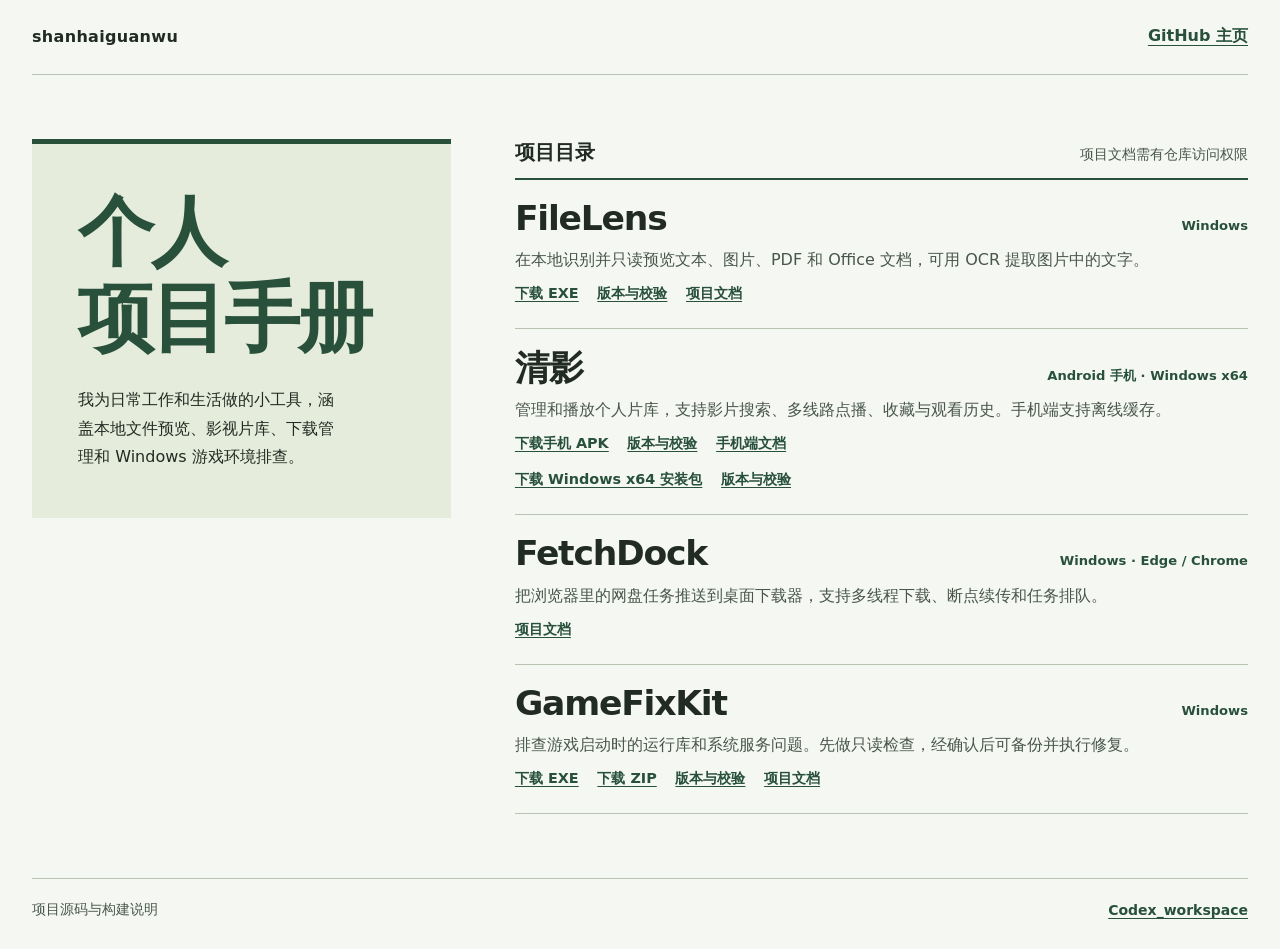
==== index.html @ 0267b905 "Add the GameFixKit ZIP download alongside the installer" ====
<!doctype html>
<html lang="zh-CN">
<head>
  <meta charset="utf-8">
  <meta name="viewport" content="width=device-width, initial-scale=1">
  <meta name="description" content="shanhaiguanwu 的个人项目主页，收录 FileLens、清影、FetchDock 和 GameFixKit。">
  <meta name="theme-color" content="#f4f7f2">
  <title>项目手册 · shanhaiguanwu</title>
  <style>
    :root {
      color-scheme: light;
      --paper: #f4f7f2;
      --ink: #222b23;
      --muted: #49564c;
      --green: #28503b;
      --line: #b9c3b4;
      --highlight: #e5ecdb;
      font-family: "Source Sans 3", "Microsoft YaHei", "PingFang SC", system-ui, sans-serif;
      color: var(--ink);
      background: var(--paper);
    }

    * { box-sizing: border-box; }
    body { margin: 0; }
    a { color: var(--green); text-underline-offset: .24em; }
    a:hover { text-decoration-thickness: 2px; }
    :focus-visible { outline: 2px solid var(--green); outline-offset: 4px; }
    ::selection { color: var(--paper); background: var(--green); }

    .shell { width: min(100% - 3rem, 76rem); margin-inline: auto; }
    .site-header {
      display: flex;
      justify-content: space-between;
      align-items: center;
      flex-wrap: wrap;
      gap: .75rem 1.5rem;
      padding-block: 1.3rem;
      border-bottom: 1px solid var(--line);
    }
    .site-owner { font-weight: 700; letter-spacing: .02em; }
    .site-header a, .site-footer a, .project-link {
      display: inline-flex;
      align-items: center;
      min-height: 2rem;
      font-weight: 600;
    }

    main {
      display: grid;
      grid-template-columns: minmax(0, 4fr) minmax(0, 7fr);
      align-items: start;
      gap: clamp(2rem, 5vw, 5rem);
      padding-block: clamp(2rem, 5vw, 4.5rem);
    }
    .intro {
      padding: clamp(1.5rem, 3.6vw, 3rem);
      background: var(--highlight);
      border-top: .35rem solid var(--green);
    }
    h1, h2, h3, p { margin: 0; }
    h1 {
      font-family: "Noto Serif SC", "Songti SC", "SimSun", serif;
      font-size: clamp(2.65rem, 5.9vw, 5rem);
      line-height: 1.14;
      letter-spacing: -.04em;
      color: var(--green);
    }
    h1 span { display: block; }
    .intro p { margin-top: 1.5rem; line-height: 1.8; max-width: 26ch; }

    .project-heading {
      display: flex;
      flex-wrap: wrap;
      justify-content: space-between;
      gap: .35rem 1rem;
      align-items: baseline;
      padding-bottom: .75rem;
      border-bottom: 2px solid var(--green);
    }
    .project-heading h2 { font-size: 1.25rem; }
    .project-heading p { font-size: .875rem; color: var(--muted); }
    .project-list { list-style: none; margin: 0; padding: 0; }
    .project { padding-block: 1.15rem; border-bottom: 1px solid var(--line); }
    .project-title {
      display: flex;
      flex-wrap: wrap;
      justify-content: space-between;
      align-items: baseline;
      gap: .25rem 1rem;
    }
    .project-title h3 {
      font-size: clamp(1.55rem, 2.7vw, 2.25rem);
      line-height: 1.2;
      letter-spacing: -.035em;
      overflow-wrap: anywhere;
    }
    .platform {
      color: var(--green);
      font-size: .82rem;
      font-weight: 600;
    }
    .project-description { margin-top: .5rem; color: var(--muted); line-height: 1.65; }
    .project-link { margin-top: .25rem; font-size: .9rem; }
    .project-link + .project-link { margin-inline-start: .85rem; }
    .site-footer {
      display: flex;
      flex-wrap: wrap;
      justify-content: space-between;
      align-items: center;
      gap: .25rem 1.25rem;
      padding-block: .95rem 1.4rem;
      border-top: 1px solid var(--line);
      font-size: .875rem;
      color: var(--muted);
    }

    @media (max-width: 47rem) {
      .shell { width: min(100% - 2rem, 76rem); }
      main { grid-template-columns: 1fr; }
      h1 { font-size: clamp(2.25rem, 10.7vw, 2.65rem); }
      h1 span { display: inline; }
      .intro p { margin-top: .85rem; max-width: 36ch; }
    }
  </style>
</head>
<body>
  <header class="site-header shell">
    <span class="site-owner">shanhaiguanwu</span>
    <a href="https://github.com/shanhaiguanwu">GitHub 主页</a>
  </header>

  <main class="shell">
    <div class="intro">
      <h1>个人<span>项目手册</span></h1>
      <p>我为日常工作和生活做的小工具，涵盖本地文件预览、影视片库、下载管理和 Windows 游戏环境排查。</p>
    </div>

    <section aria-labelledby="project-heading">
      <div class="project-heading">
        <h2 id="project-heading">项目目录</h2>
        <p id="repo-access">项目文档需有仓库访问权限</p>
      </div>
      <!-- 新增项目时复制一条 li，修改名称、平台、简介和文档链接。 -->
      <ul class="project-list" role="list" aria-describedby="repo-access">
        <li class="project">
          <div class="project-title">
            <h3>FileLens</h3>
            <span class="platform">Windows</span>
          </div>
          <p class="project-description">在本地识别并只读预览文本、图片、PDF 和 Office 文档，可用 OCR 提取图片中的文字。</p>
          <a class="project-link" href="https://github.com/shanhaiguanwu/shanhaiguanwu.github.io/releases/download/FileLens-v1.3.3/FileLens-1.3.3-win-x64-Setup.exe" aria-label="下载 EXE（FileLens）">下载 EXE</a>
          <a class="project-link" href="https://github.com/shanhaiguanwu/shanhaiguanwu.github.io/releases/tag/FileLens-v1.3.3" aria-label="FileLens 版本与校验">版本与校验</a>
          <a class="project-link" href="https://github.com/shanhaiguanwu/Codex_workspace/blob/main/FileLens/README.md" aria-label="阅读 FileLens 项目文档">项目文档</a>
        </li>
        <li class="project">
          <div class="project-title">
            <h3>清影</h3>
            <span class="platform">Android 手机 · Windows x64</span>
          </div>
          <p class="project-description">管理和播放个人片库，支持影片搜索、多线路点播、收藏与观看历史。手机端支持离线缓存。</p>
          <a class="project-link" href="https://github.com/shanhaiguanwu/shanhaiguanwu.github.io/releases/download/qingying-v1.0.0-public.10/Qingying-1.0.0-public-android.apk" aria-label="下载手机 APK（清影 Android 版）">下载手机 APK</a>
          <a class="project-link" href="https://github.com/shanhaiguanwu/shanhaiguanwu.github.io/releases/tag/qingying-v1.0.0-public.10" aria-label="清影手机版本与校验">版本与校验</a>
          <a class="project-link" href="https://github.com/shanhaiguanwu/Codex_workspace/blob/main/qingying/README.md" aria-label="阅读清影手机端文档">手机端文档</a>
          <div>
            <a class="project-link" href="https://github.com/shanhaiguanwu/shanhaiguanwu.github.io/releases/download/qingying-windows-v1.0.0/Qingying-1.0.0-windows-x64-setup.exe" aria-label="下载 Windows x64 安装包（清影）">下载 Windows x64 安装包</a>
            <a class="project-link" href="https://github.com/shanhaiguanwu/shanhaiguanwu.github.io/releases/tag/qingying-windows-v1.0.0" aria-label="清影 Windows 版本与校验">版本与校验</a>
          </div>
        </li>
        <li class="project">
          <div class="project-title">
            <h3>FetchDock</h3>
            <span class="platform">Windows · Edge / Chrome</span>
          </div>
          <p class="project-description">把浏览器里的网盘任务推送到桌面下载器，支持多线程下载、断点续传和任务排队。</p>
          <a class="project-link" href="https://github.com/shanhaiguanwu/Codex_workspace/blob/main/FetchDock/README.md" aria-label="阅读 FetchDock 项目文档">项目文档</a>
        </li>
        <li class="project">
          <div class="project-title">
            <h3>GameFixKit</h3>
            <span class="platform">Windows</span>
          </div>
          <p class="project-description">排查游戏启动时的运行库和系统服务问题。先做只读检查，经确认后可备份并执行修复。</p>
          <a class="project-link" href="https://github.com/shanhaiguanwu/shanhaiguanwu.github.io/releases/download/GameFixKit-v0.1.1/GameFixKit-0.1.1-windows-x64-setup.exe" aria-label="下载 EXE（GameFixKit）">下载 EXE</a>
          <a class="project-link" href="https://github.com/shanhaiguanwu/shanhaiguanwu.github.io/releases/download/GameFixKit-v0.1.1/GameFixKit-0.1.1-windows-x64.zip" aria-label="下载 ZIP（GameFixKit）">下载 ZIP</a>
          <a class="project-link" href="https://github.com/shanhaiguanwu/shanhaiguanwu.github.io/releases/tag/GameFixKit-v0.1.1" aria-label="GameFixKit 版本与校验">版本与校验</a>
          <a class="project-link" href="https://github.com/shanhaiguanwu/Codex_workspace/blob/main/GameFixKit/README.md" aria-label="阅读 GameFixKit 项目文档">项目文档</a>
        </li>
      </ul>
    </section>
  </main>

  <footer class="site-footer shell">
    <span>项目源码与构建说明</span>
    <a href="https://github.com/shanhaiguanwu/Codex_workspace">Codex_workspace</a>
  </footer>
</body>
</html>
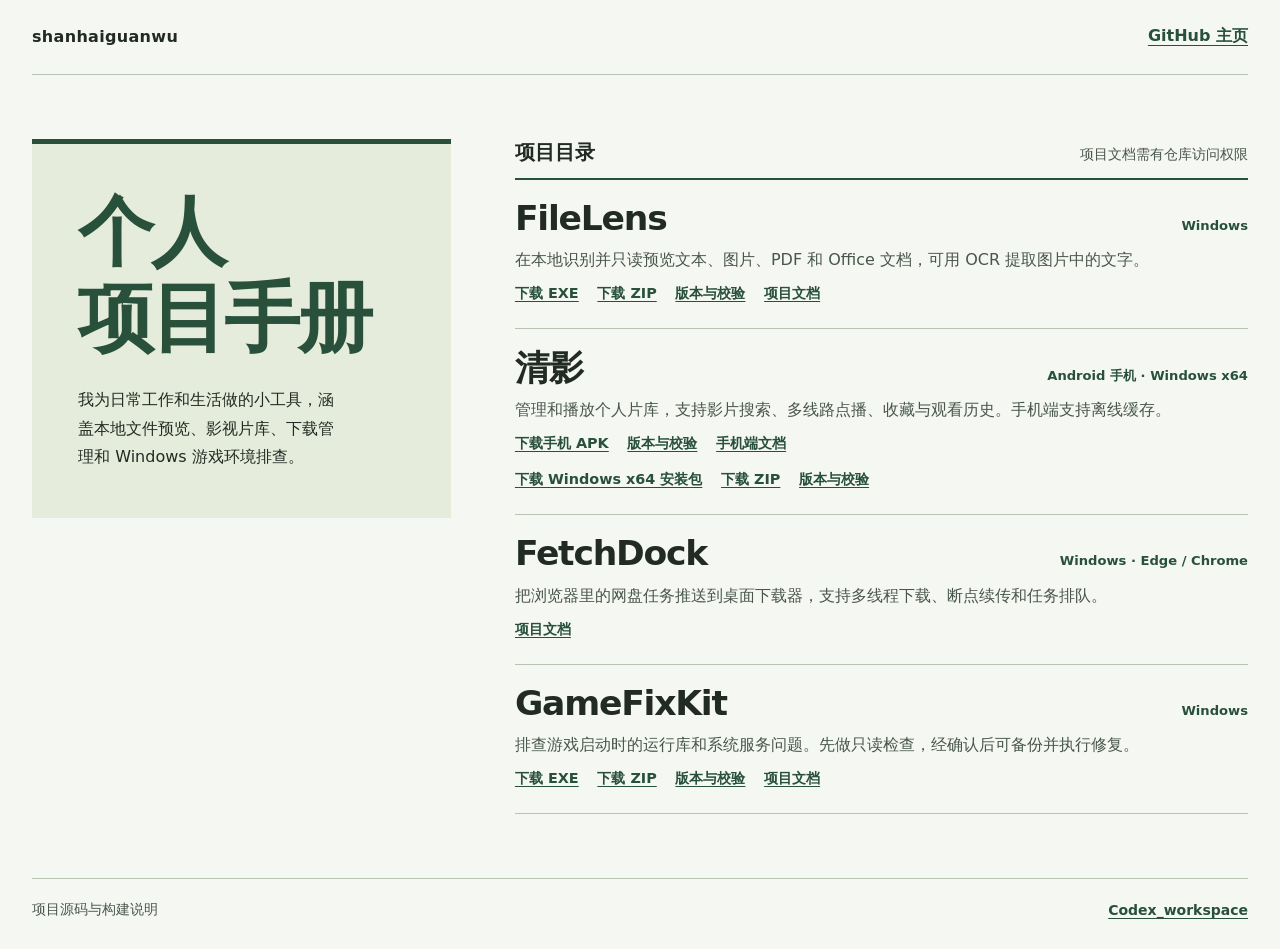
==== commit a92c1862: "Add FileLens and Qingying Windows ZIP downloads" ====
--- a/index.html
+++ b/index.html
@@ -149,6 +149,7 @@
           </div>
           <p class="project-description">在本地识别并只读预览文本、图片、PDF 和 Office 文档，可用 OCR 提取图片中的文字。</p>
           <a class="project-link" href="https://github.com/shanhaiguanwu/shanhaiguanwu.github.io/releases/download/FileLens-v1.3.3/FileLens-1.3.3-win-x64-Setup.exe" aria-label="下载 EXE（FileLens）">下载 EXE</a>
+          <a class="project-link" href="https://github.com/shanhaiguanwu/shanhaiguanwu.github.io/releases/download/FileLens-v1.3.3/FileLens-1.3.3-win-x64.zip" aria-label="下载 ZIP（FileLens）">下载 ZIP</a>
           <a class="project-link" href="https://github.com/shanhaiguanwu/shanhaiguanwu.github.io/releases/tag/FileLens-v1.3.3" aria-label="FileLens 版本与校验">版本与校验</a>
           <a class="project-link" href="https://github.com/shanhaiguanwu/Codex_workspace/blob/main/FileLens/README.md" aria-label="阅读 FileLens 项目文档">项目文档</a>
         </li>
@@ -163,6 +164,7 @@
           <a class="project-link" href="https://github.com/shanhaiguanwu/Codex_workspace/blob/main/qingying/README.md" aria-label="阅读清影手机端文档">手机端文档</a>
           <div>
             <a class="project-link" href="https://github.com/shanhaiguanwu/shanhaiguanwu.github.io/releases/download/qingying-windows-v1.0.0/Qingying-1.0.0-windows-x64-setup.exe" aria-label="下载 Windows x64 安装包（清影）">下载 Windows x64 安装包</a>
+            <a class="project-link" href="https://github.com/shanhaiguanwu/shanhaiguanwu.github.io/releases/download/qingying-windows-v1.0.0/Qingying-1.0.0-windows-x64.zip" aria-label="下载 ZIP（清影 Windows x64）">下载 ZIP</a>
             <a class="project-link" href="https://github.com/shanhaiguanwu/shanhaiguanwu.github.io/releases/tag/qingying-windows-v1.0.0" aria-label="清影 Windows 版本与校验">版本与校验</a>
           </div>
         </li>
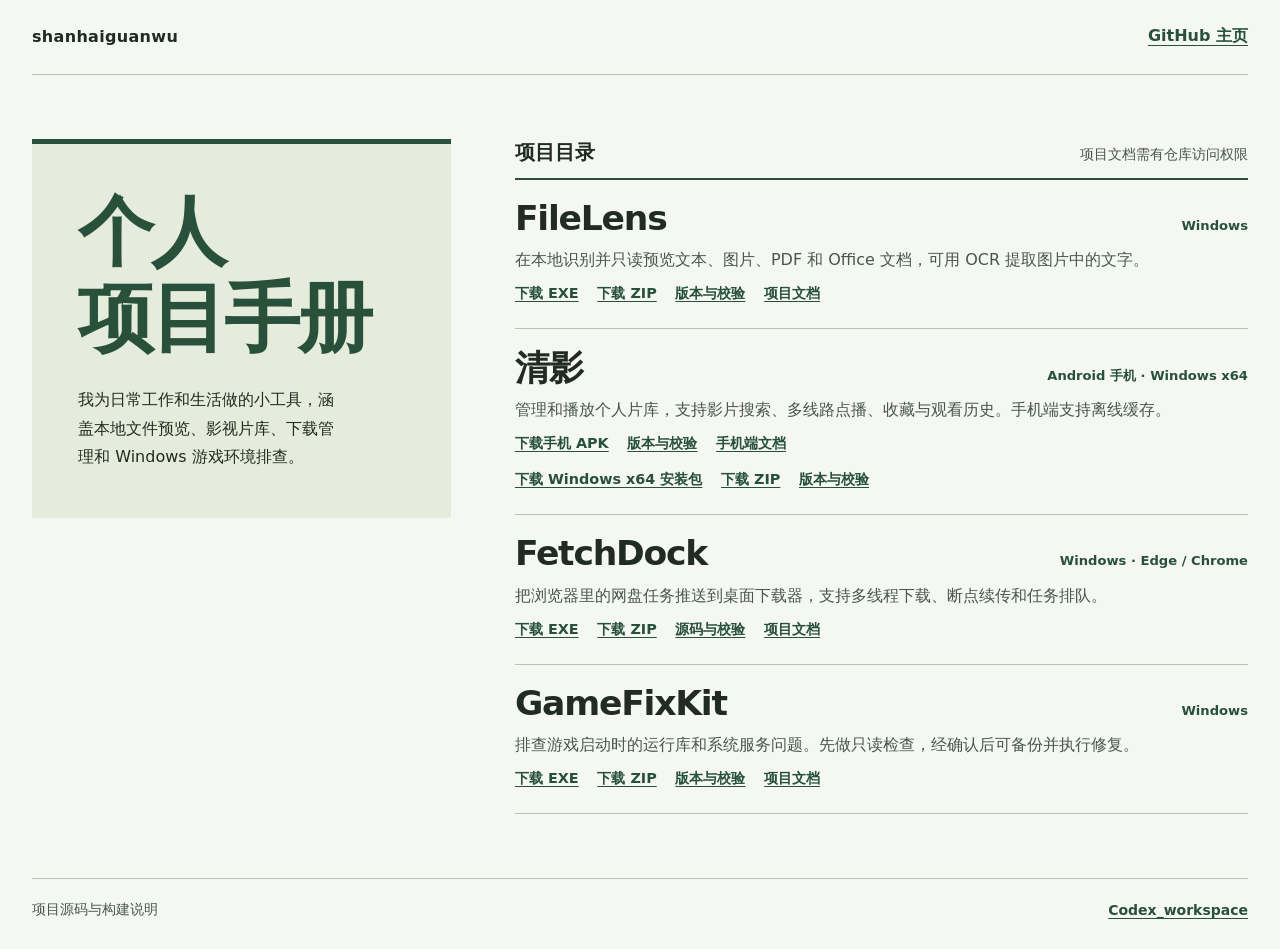
==== commit d628faf6: "Add FetchDock installer downloads and corresponding source" ====
--- a/index.html
+++ b/index.html
@@ -174,6 +174,9 @@
             <span class="platform">Windows · Edge / Chrome</span>
           </div>
           <p class="project-description">把浏览器里的网盘任务推送到桌面下载器，支持多线程下载、断点续传和任务排队。</p>
+          <a class="project-link" href="https://github.com/shanhaiguanwu/shanhaiguanwu.github.io/releases/download/FetchDock-v2.0.2/FetchDock-2.0.2-windows-x64-setup.exe" aria-label="下载 EXE（FetchDock）">下载 EXE</a>
+          <a class="project-link" href="https://github.com/shanhaiguanwu/shanhaiguanwu.github.io/releases/download/FetchDock-v2.0.2/FetchDock-2.0.2-windows-x64.zip" aria-label="下载 ZIP（FetchDock）">下载 ZIP</a>
+          <a class="project-link" href="https://github.com/shanhaiguanwu/shanhaiguanwu.github.io/releases/tag/FetchDock-v2.0.2" aria-label="FetchDock 对应源码与校验">源码与校验</a>
           <a class="project-link" href="https://github.com/shanhaiguanwu/Codex_workspace/blob/main/FetchDock/README.md" aria-label="阅读 FetchDock 项目文档">项目文档</a>
         </li>
         <li class="project">
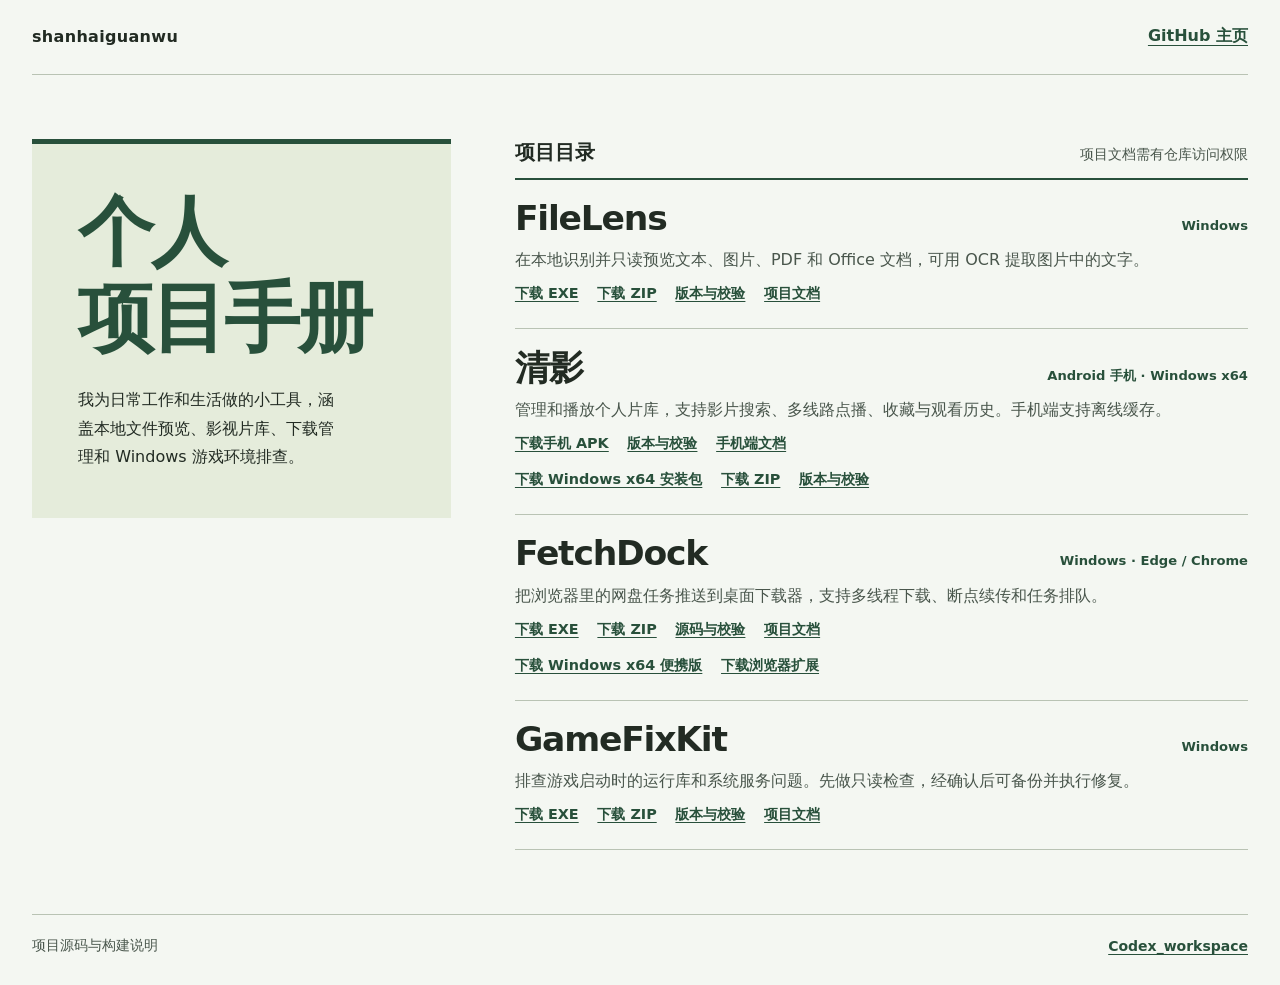
==== commit 1f5791e4: "Add FetchDock portable and browser extension downloads" ====
--- a/index.html
+++ b/index.html
@@ -178,6 +178,10 @@
           <a class="project-link" href="https://github.com/shanhaiguanwu/shanhaiguanwu.github.io/releases/download/FetchDock-v2.0.2/FetchDock-2.0.2-windows-x64.zip" aria-label="下载 ZIP（FetchDock）">下载 ZIP</a>
           <a class="project-link" href="https://github.com/shanhaiguanwu/shanhaiguanwu.github.io/releases/tag/FetchDock-v2.0.2" aria-label="FetchDock 对应源码与校验">源码与校验</a>
           <a class="project-link" href="https://github.com/shanhaiguanwu/Codex_workspace/blob/main/FetchDock/README.md" aria-label="阅读 FetchDock 项目文档">项目文档</a>
+          <div>
+            <a class="project-link" href="https://github.com/shanhaiguanwu/shanhaiguanwu.github.io/releases/download/FetchDock-v2.0.2/FetchDock-2.0.2-windows-x64-portable.zip" aria-label="下载 Windows x64 便携版（FetchDock）">下载 Windows x64 便携版</a>
+            <a class="project-link" href="https://github.com/shanhaiguanwu/shanhaiguanwu.github.io/releases/download/FetchDock-v2.0.2/FetchDock-2.0.2-browser-extension.zip" aria-label="下载浏览器扩展（FetchDock）">下载浏览器扩展</a>
+          </div>
         </li>
         <li class="project">
           <div class="project-title">
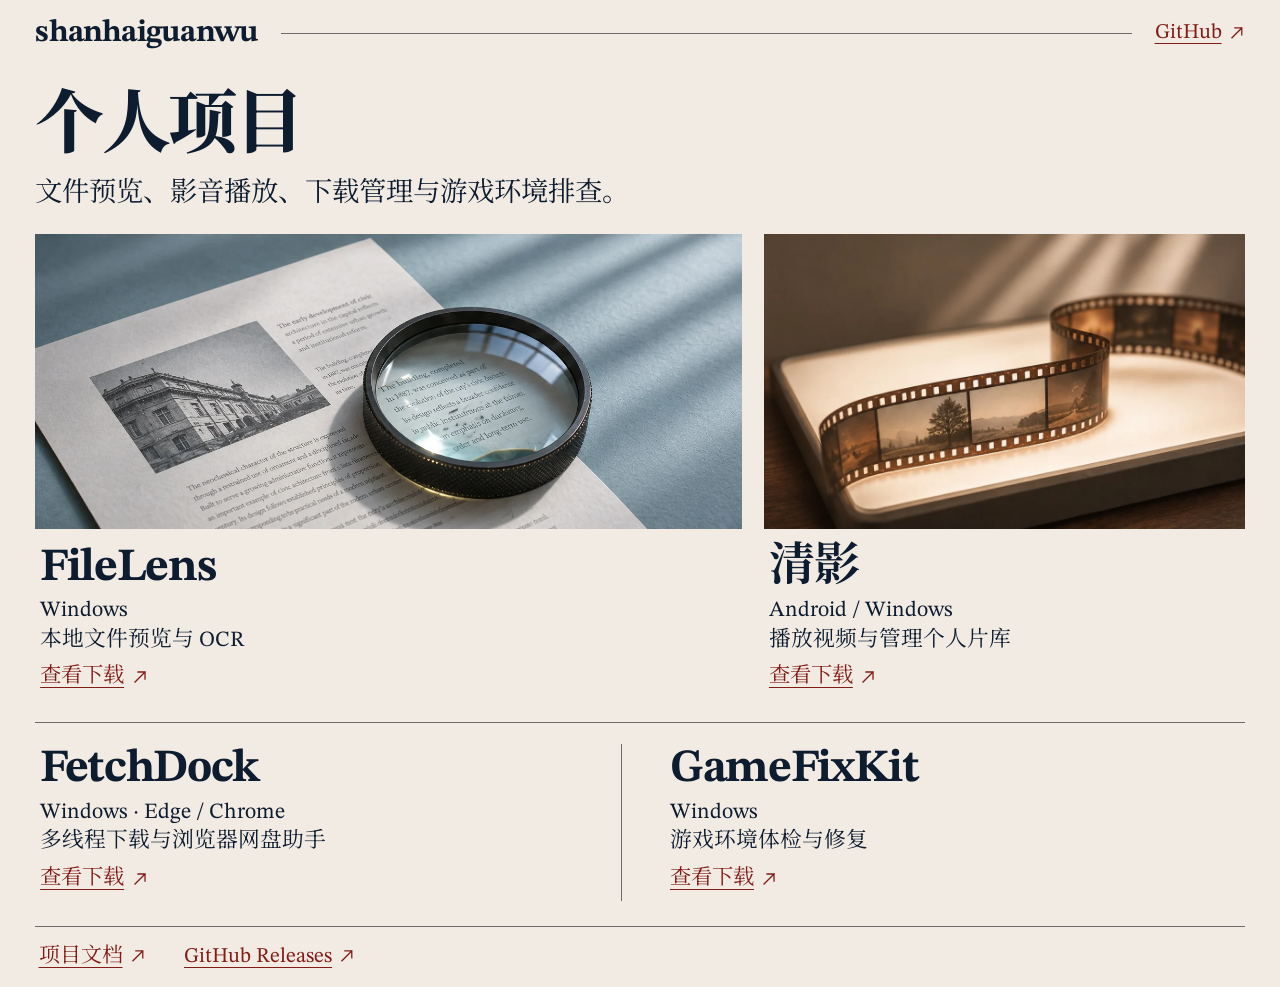
==== commit e7e52505: "Redesign project homepage as an editorial layout" ====
--- a/index.html
+++ b/index.html
@@ -3,204 +3,362 @@
 <head>
   <meta charset="utf-8">
   <meta name="viewport" content="width=device-width, initial-scale=1">
-  <meta name="description" content="shanhaiguanwu 的个人项目主页，收录 FileLens、清影、FetchDock 和 GameFixKit。">
-  <meta name="theme-color" content="#f4f7f2">
-  <title>项目手册 · shanhaiguanwu</title>
+  <meta name="description" content="shanhaiguanwu 的个人项目主页，收录 FileLens、清影、FetchDock 和 GameFixKit 的项目说明与下载。">
+  <meta name="theme-color" content="#f2ebe4">
+  <title>个人项目 · shanhaiguanwu</title>
   <style>
+    @font-face {
+      font-family: "STIX Two Text";
+      src: url("assets/stix-two-text.woff2") format("woff2");
+      font-weight: 400 700;
+      font-display: swap;
+      unicode-range: U+0000-00FF, U+2000-206F;
+    }
+
+    @font-face {
+      font-family: "Noto Serif SC";
+      src: url("assets/noto-serif-sc.woff2") format("woff2");
+      font-weight: 400 800;
+      font-display: swap;
+    }
+
     :root {
       color-scheme: light;
-      --paper: #f4f7f2;
-      --ink: #222b23;
-      --muted: #49564c;
-      --green: #28503b;
-      --line: #b9c3b4;
-      --highlight: #e5ecdb;
-      font-family: "Source Sans 3", "Microsoft YaHei", "PingFang SC", system-ui, sans-serif;
+      --paper: #f2ebe4;
+      --ink: #0e1c30;
+      --link: #821c16;
+      --link-hover: #57120e;
+      --rule: #6d6c6b;
+      --soft-rule: #a89788;
+      --gutter: clamp(1.25rem, 2.76vw, 3rem);
+      font-family: "STIX Two Text", "Noto Serif SC", Georgia, "Songti SC", SimSun, serif;
       color: var(--ink);
       background: var(--paper);
     }
 
-    * { box-sizing: border-box; }
-    body { margin: 0; }
-    a { color: var(--green); text-underline-offset: .24em; }
-    a:hover { text-decoration-thickness: 2px; }
-    :focus-visible { outline: 2px solid var(--green); outline-offset: 4px; }
-    ::selection { color: var(--paper); background: var(--green); }
-
-    .shell { width: min(100% - 3rem, 76rem); margin-inline: auto; }
-    .site-header {
+    *, *::before, *::after { box-sizing: border-box; }
+    body, h1, h2, h3, p { margin: 0; }
+
+    .shell {
+      inline-size: min(85.5rem, calc(100% - var(--gutter) * 2));
+      margin-inline: auto;
+    }
+
+    a, summary {
+      color: var(--link);
+      text-decoration-thickness: 1px;
+      text-underline-offset: .25em;
+    }
+
+    a:hover, summary:hover { color: var(--link-hover); }
+    a:focus-visible, summary:focus-visible {
+      outline: 2px solid var(--link);
+      outline-offset: 4px;
+    }
+
+    ::selection { color: var(--paper); background: var(--link); }
+
+    .masthead {
+      display: grid;
+      grid-template-columns: auto minmax(0, 1fr) auto;
+      gap: clamp(.75rem, 1.75vw, 1.65rem);
+      align-items: center;
+      min-block-size: 4.125rem;
+      padding-block: .4rem;
+    }
+
+    .brand {
+      font-size: clamp(1.35rem, 2.42vw, 2.2rem);
+      font-weight: 700;
+      line-height: 1.15;
+      letter-spacing: -.025em;
+    }
+
+    .masthead-line { border-block-start: 1px solid var(--rule); }
+
+    .masthead a, .site-footer a, summary {
+      display: inline-flex;
+      gap: .35em;
+      align-items: center;
+      min-block-size: 2.75rem;
+      width: fit-content;
+      line-height: 1.3;
+    }
+
+    .masthead a, .site-footer a { font-size: clamp(1.05rem, 1.64vw, 1.55rem); }
+    .arrow { inline-size: .75em; block-size: .75em; flex: none; }
+
+    .intro {
+      padding-block-start: clamp(.85rem, 1.95vw, 1.8rem);
+      margin-block-end: clamp(1.25rem, 1.5vw, 1.4rem);
+    }
+
+    h1 {
+      font-size: clamp(2.9rem, 5.4vw, 4.9rem);
+      font-weight: 800;
+      letter-spacing: -.035em;
+      line-height: 1.1;
+    }
+
+    .intro p {
+      margin-block-start: .48rem;
+      font-size: clamp(1.1rem, 2.14vw, 1.94rem);
+      line-height: 1.45;
+    }
+
+    .features {
+      display: grid;
+      grid-template-columns: minmax(0, 25fr) minmax(0, 17fr);
+      gap: clamp(1rem, 1.72vw, 1.55rem);
+    }
+
+    .project-photo {
+      display: block;
+      inline-size: 100%;
+      block-size: clamp(12rem, 23vw, 20.8125rem);
+      object-fit: cover;
+    }
+
+    .project-copy { padding-inline: .3rem; }
+    .features .project-copy { padding-block-start: .88rem; }
+
+    .project h2 {
+      font-size: clamp(2rem, 3.6vw, 3.25rem);
+      font-weight: 700;
+      line-height: 1.12;
+      letter-spacing: -.029em;
+      overflow-wrap: anywhere;
+    }
+
+    .platform, .summary {
+      font-size: clamp(1.05rem, 1.7vw, 1.55rem);
+      line-height: 1.36;
+    }
+
+    .platform { margin-block-start: .1rem; }
+
+    .downloads summary {
+      cursor: pointer;
+      list-style: none;
+      font-size: clamp(1.1rem, 1.67vw, 1.5rem);
+      text-decoration-line: underline;
+    }
+
+    summary::-webkit-details-marker { display: none; }
+    summary .when-open, details[open] summary .when-closed { display: none; }
+    details[open] summary .when-open { display: inline; }
+    details[open] summary .arrow { transform: rotate(90deg); }
+
+    .download-options {
+      max-inline-size: 43rem;
+      margin-block: .4rem .6rem;
+      padding-block: .75rem .4rem;
+      border-block-start: 1px solid var(--soft-rule);
+      font-size: 1rem;
+      line-height: 1.65;
+    }
+
+    .download-group { margin-block-start: .65rem; }
+    .download-group h3 { font-size: 1rem; }
+
+    .download-links {
       display: flex;
-      justify-content: space-between;
-      align-items: center;
       flex-wrap: wrap;
-      gap: .75rem 1.5rem;
-      padding-block: 1.3rem;
-      border-bottom: 1px solid var(--line);
-    }
-    .site-owner { font-weight: 700; letter-spacing: .02em; }
-    .site-header a, .site-footer a, .project-link {
+      gap: 0 1.15rem;
+      padding: 0;
+      margin: .05rem 0 0;
+      list-style: none;
+    }
+
+    .download-links a, .project-doc a {
       display: inline-flex;
       align-items: center;
-      min-height: 2rem;
-      font-weight: 600;
-    }
-
-    main {
+      min-block-size: 2.75rem;
+    }
+
+    .supporting {
       display: grid;
-      grid-template-columns: minmax(0, 4fr) minmax(0, 7fr);
-      align-items: start;
-      gap: clamp(2rem, 5vw, 5rem);
-      padding-block: clamp(2rem, 5vw, 4.5rem);
-    }
-    .intro {
-      padding: clamp(1.5rem, 3.6vw, 3rem);
-      background: var(--highlight);
-      border-top: .35rem solid var(--green);
-    }
-    h1, h2, h3, p { margin: 0; }
-    h1 {
-      font-family: "Noto Serif SC", "Songti SC", "SimSun", serif;
-      font-size: clamp(2.65rem, 5.9vw, 5rem);
-      line-height: 1.14;
-      letter-spacing: -.04em;
-      color: var(--green);
-    }
-    h1 span { display: block; }
-    .intro p { margin-top: 1.5rem; line-height: 1.8; max-width: 26ch; }
-
-    .project-heading {
+      grid-template-columns: minmax(0, 48.45fr) minmax(0, 51.55fr);
+      margin-block-start: clamp(1.2rem, 1.8vw, 1.65rem);
+      padding-block-start: clamp(1.1rem, 1.65vw, 1.5rem);
+      border-block-start: 1px solid var(--rule);
+    }
+
+    .supporting .project:first-child { padding-inline-end: 1rem; }
+    .supporting .project + .project {
+      border-inline-start: 1px solid var(--rule);
+      padding-inline-start: clamp(1.35rem, 3.35vw, 3rem);
+    }
+
+    .site-footer {
+      margin-block-start: clamp(1.35rem, 2vw, 1.8rem);
+      border-block-start: 1px solid var(--rule);
       display: flex;
       flex-wrap: wrap;
-      justify-content: space-between;
-      gap: .35rem 1rem;
-      align-items: baseline;
-      padding-bottom: .75rem;
-      border-bottom: 2px solid var(--green);
-    }
-    .project-heading h2 { font-size: 1.25rem; }
-    .project-heading p { font-size: .875rem; color: var(--muted); }
-    .project-list { list-style: none; margin: 0; padding: 0; }
-    .project { padding-block: 1.15rem; border-bottom: 1px solid var(--line); }
-    .project-title {
-      display: flex;
-      flex-wrap: wrap;
-      justify-content: space-between;
-      align-items: baseline;
-      gap: .25rem 1rem;
-    }
-    .project-title h3 {
-      font-size: clamp(1.55rem, 2.7vw, 2.25rem);
-      line-height: 1.2;
-      letter-spacing: -.035em;
-      overflow-wrap: anywhere;
-    }
-    .platform {
-      color: var(--green);
-      font-size: .82rem;
-      font-weight: 600;
-    }
-    .project-description { margin-top: .5rem; color: var(--muted); line-height: 1.65; }
-    .project-link { margin-top: .25rem; font-size: .9rem; }
-    .project-link + .project-link { margin-inline-start: .85rem; }
-    .site-footer {
-      display: flex;
-      flex-wrap: wrap;
-      justify-content: space-between;
-      align-items: center;
-      gap: .25rem 1.25rem;
-      padding-block: .95rem 1.4rem;
-      border-top: 1px solid var(--line);
-      font-size: .875rem;
-      color: var(--muted);
-    }
-
-    @media (max-width: 47rem) {
-      .shell { width: min(100% - 2rem, 76rem); }
-      main { grid-template-columns: 1fr; }
-      h1 { font-size: clamp(2.25rem, 10.7vw, 2.65rem); }
-      h1 span { display: inline; }
-      .intro p { margin-top: .85rem; max-width: 36ch; }
+      gap: 0 clamp(1.25rem, 3vw, 2.7rem);
+      padding: .43rem .2rem .55rem;
+    }
+
+    .visually-hidden, .skip-link:not(:focus) {
+      position: absolute;
+      inline-size: 1px;
+      block-size: 1px;
+      overflow: hidden;
+      clip-path: inset(50%);
+      white-space: nowrap;
+    }
+
+    .skip-link:focus {
+      position: absolute;
+      z-index: 1;
+      padding: .65rem;
+      background: var(--paper);
+    }
+
+    @media (max-width: 43rem) {
+      .intro { padding-block-start: .9rem; }
+      .features, .supporting { grid-template-columns: minmax(0, 1fr); }
+      .features { gap: 1.25rem; }
+      .project-photo { block-size: auto; aspect-ratio: 1.9; }
+      .project-copy { padding-inline: 0; }
+      .features .project-copy { padding-block-start: .65rem; }
+      .supporting .project:first-child { padding-inline-end: 0; }
+      .supporting .project + .project {
+        border-inline-start: 0;
+        border-block-start: 1px solid var(--rule);
+        margin-block-start: .85rem;
+        padding-block-start: 1.05rem;
+        padding-inline-start: 0;
+      }
     }
   </style>
 </head>
 <body>
-  <header class="site-header shell">
-    <span class="site-owner">shanhaiguanwu</span>
-    <a href="https://github.com/shanhaiguanwu">GitHub 主页</a>
+  <a class="skip-link" href="#projects">跳到项目</a>
+  <header class="masthead shell">
+    <span class="brand">shanhaiguanwu</span>
+    <span class="masthead-line" aria-hidden="true"></span>
+    <a href="https://github.com/shanhaiguanwu">GitHub <svg class="arrow" width="16" height="16" viewBox="0 0 16 16" aria-hidden="true" fill="none"><path d="M3 13 13 3M6 3h7v7" stroke="currentColor" stroke-width="1.3" stroke-linecap="square"/></svg></a>
   </header>
 
-  <main class="shell">
+  <main class="shell" id="projects">
     <div class="intro">
-      <h1>个人<span>项目手册</span></h1>
-      <p>我为日常工作和生活做的小工具，涵盖本地文件预览、影视片库、下载管理和 Windows 游戏环境排查。</p>
+      <h1>个人项目</h1>
+      <p>文件预览、影音播放、下载管理与游戏环境排查。</p>
     </div>
 
-    <section aria-labelledby="project-heading">
-      <div class="project-heading">
-        <h2 id="project-heading">项目目录</h2>
-        <p id="repo-access">项目文档需有仓库访问权限</p>
-      </div>
-      <!-- 新增项目时复制一条 li，修改名称、平台、简介和文档链接。 -->
-      <ul class="project-list" role="list" aria-describedby="repo-access">
-        <li class="project">
-          <div class="project-title">
-            <h3>FileLens</h3>
-            <span class="platform">Windows</span>
-          </div>
-          <p class="project-description">在本地识别并只读预览文本、图片、PDF 和 Office 文档，可用 OCR 提取图片中的文字。</p>
-          <a class="project-link" href="https://github.com/shanhaiguanwu/shanhaiguanwu.github.io/releases/download/FileLens-v1.3.3/FileLens-1.3.3-win-x64-Setup.exe" aria-label="下载 EXE（FileLens）">下载 EXE</a>
-          <a class="project-link" href="https://github.com/shanhaiguanwu/shanhaiguanwu.github.io/releases/download/FileLens-v1.3.3/FileLens-1.3.3-win-x64.zip" aria-label="下载 ZIP（FileLens）">下载 ZIP</a>
-          <a class="project-link" href="https://github.com/shanhaiguanwu/shanhaiguanwu.github.io/releases/tag/FileLens-v1.3.3" aria-label="FileLens 版本与校验">版本与校验</a>
-          <a class="project-link" href="https://github.com/shanhaiguanwu/Codex_workspace/blob/main/FileLens/README.md" aria-label="阅读 FileLens 项目文档">项目文档</a>
-        </li>
-        <li class="project">
-          <div class="project-title">
-            <h3>清影</h3>
-            <span class="platform">Android 手机 · Windows x64</span>
-          </div>
-          <p class="project-description">管理和播放个人片库，支持影片搜索、多线路点播、收藏与观看历史。手机端支持离线缓存。</p>
-          <a class="project-link" href="https://github.com/shanhaiguanwu/shanhaiguanwu.github.io/releases/download/qingying-v1.0.0-public.10/Qingying-1.0.0-public-android.apk" aria-label="下载手机 APK（清影 Android 版）">下载手机 APK</a>
-          <a class="project-link" href="https://github.com/shanhaiguanwu/shanhaiguanwu.github.io/releases/tag/qingying-v1.0.0-public.10" aria-label="清影手机版本与校验">版本与校验</a>
-          <a class="project-link" href="https://github.com/shanhaiguanwu/Codex_workspace/blob/main/qingying/README.md" aria-label="阅读清影手机端文档">手机端文档</a>
-          <div>
-            <a class="project-link" href="https://github.com/shanhaiguanwu/shanhaiguanwu.github.io/releases/download/qingying-windows-v1.0.0/Qingying-1.0.0-windows-x64-setup.exe" aria-label="下载 Windows x64 安装包（清影）">下载 Windows x64 安装包</a>
-            <a class="project-link" href="https://github.com/shanhaiguanwu/shanhaiguanwu.github.io/releases/download/qingying-windows-v1.0.0/Qingying-1.0.0-windows-x64.zip" aria-label="下载 ZIP（清影 Windows x64）">下载 ZIP</a>
-            <a class="project-link" href="https://github.com/shanhaiguanwu/shanhaiguanwu.github.io/releases/tag/qingying-windows-v1.0.0" aria-label="清影 Windows 版本与校验">版本与校验</a>
-          </div>
-        </li>
-        <li class="project">
-          <div class="project-title">
-            <h3>FetchDock</h3>
-            <span class="platform">Windows · Edge / Chrome</span>
-          </div>
-          <p class="project-description">把浏览器里的网盘任务推送到桌面下载器，支持多线程下载、断点续传和任务排队。</p>
-          <a class="project-link" href="https://github.com/shanhaiguanwu/shanhaiguanwu.github.io/releases/download/FetchDock-v2.0.2/FetchDock-2.0.2-windows-x64-setup.exe" aria-label="下载 EXE（FetchDock）">下载 EXE</a>
-          <a class="project-link" href="https://github.com/shanhaiguanwu/shanhaiguanwu.github.io/releases/download/FetchDock-v2.0.2/FetchDock-2.0.2-windows-x64.zip" aria-label="下载 ZIP（FetchDock）">下载 ZIP</a>
-          <a class="project-link" href="https://github.com/shanhaiguanwu/shanhaiguanwu.github.io/releases/tag/FetchDock-v2.0.2" aria-label="FetchDock 对应源码与校验">源码与校验</a>
-          <a class="project-link" href="https://github.com/shanhaiguanwu/Codex_workspace/blob/main/FetchDock/README.md" aria-label="阅读 FetchDock 项目文档">项目文档</a>
-          <div>
-            <a class="project-link" href="https://github.com/shanhaiguanwu/shanhaiguanwu.github.io/releases/download/FetchDock-v2.0.2/FetchDock-2.0.2-windows-x64-portable.zip" aria-label="下载 Windows x64 便携版（FetchDock）">下载 Windows x64 便携版</a>
-            <a class="project-link" href="https://github.com/shanhaiguanwu/shanhaiguanwu.github.io/releases/download/FetchDock-v2.0.2/FetchDock-2.0.2-browser-extension.zip" aria-label="下载浏览器扩展（FetchDock）">下载浏览器扩展</a>
-          </div>
-        </li>
-        <li class="project">
-          <div class="project-title">
-            <h3>GameFixKit</h3>
-            <span class="platform">Windows</span>
-          </div>
-          <p class="project-description">排查游戏启动时的运行库和系统服务问题。先做只读检查，经确认后可备份并执行修复。</p>
-          <a class="project-link" href="https://github.com/shanhaiguanwu/shanhaiguanwu.github.io/releases/download/GameFixKit-v0.1.1/GameFixKit-0.1.1-windows-x64-setup.exe" aria-label="下载 EXE（GameFixKit）">下载 EXE</a>
-          <a class="project-link" href="https://github.com/shanhaiguanwu/shanhaiguanwu.github.io/releases/download/GameFixKit-v0.1.1/GameFixKit-0.1.1-windows-x64.zip" aria-label="下载 ZIP（GameFixKit）">下载 ZIP</a>
-          <a class="project-link" href="https://github.com/shanhaiguanwu/shanhaiguanwu.github.io/releases/tag/GameFixKit-v0.1.1" aria-label="GameFixKit 版本与校验">版本与校验</a>
-          <a class="project-link" href="https://github.com/shanhaiguanwu/Codex_workspace/blob/main/GameFixKit/README.md" aria-label="阅读 GameFixKit 项目文档">项目文档</a>
-        </li>
-      </ul>
-    </section>
+    <div class="features">
+      <article class="project" id="filelens" aria-labelledby="filelens-title">
+        <img class="project-photo" src="assets/filelens.webp" alt="" width="1360" height="566" decoding="async" fetchpriority="high">
+        <div class="project-copy">
+          <h2 id="filelens-title">FileLens</h2>
+          <p class="platform">Windows</p>
+          <p class="summary">本地文件预览与 OCR</p>
+          <details class="downloads">
+            <summary><span class="visually-hidden">FileLens：</span><span class="when-closed">查看下载</span><span class="when-open">收起下载</span><svg class="arrow" width="16" height="16" viewBox="0 0 16 16" aria-hidden="true" fill="none"><path d="M3 13 13 3M6 3h7v7" stroke="currentColor" stroke-width="1.3" stroke-linecap="square"/></svg></summary>
+            <div class="download-options">
+              <p>在本地识别并只读预览文本、图片、PDF 和 Office 文档，可用 OCR 提取图片中的文字。</p>
+              <div class="download-group">
+                <ul class="download-links">
+                  <li><a href="https://github.com/shanhaiguanwu/shanhaiguanwu.github.io/releases/download/FileLens-v1.3.3/FileLens-1.3.3-win-x64-Setup.exe">安装 EXE</a></li>
+                  <li><a href="https://github.com/shanhaiguanwu/shanhaiguanwu.github.io/releases/download/FileLens-v1.3.3/FileLens-1.3.3-win-x64.zip">安装 ZIP</a></li>
+                  <li><a href="https://github.com/shanhaiguanwu/shanhaiguanwu.github.io/releases/tag/FileLens-v1.3.3">版本与校验</a></li>
+                </ul>
+              </div>
+              <p class="project-doc"><a href="https://github.com/shanhaiguanwu/Codex_workspace/blob/main/FileLens/README.md">项目文档（需仓库权限）</a></p>
+            </div>
+          </details>
+        </div>
+      </article>
+      <article class="project" id="qingying" aria-labelledby="qingying-title">
+        <img class="project-photo" src="assets/qingying.webp" alt="" width="1050" height="644" decoding="async">
+        <div class="project-copy">
+          <h2 id="qingying-title">清影</h2>
+          <p class="platform">Android / Windows</p>
+          <p class="summary">播放视频与管理个人片库</p>
+          <details class="downloads">
+            <summary><span class="visually-hidden">清影：</span><span class="when-closed">查看下载</span><span class="when-open">收起下载</span><svg class="arrow" width="16" height="16" viewBox="0 0 16 16" aria-hidden="true" fill="none"><path d="M3 13 13 3M6 3h7v7" stroke="currentColor" stroke-width="1.3" stroke-linecap="square"/></svg></summary>
+            <div class="download-options">
+              <p>管理和播放个人片库，支持影片搜索、多线路点播、收藏与观看历史。手机端支持离线缓存。</p>
+              <div class="download-group">
+                <h3>Android</h3>
+                <ul class="download-links">
+                  <li><a href="https://github.com/shanhaiguanwu/shanhaiguanwu.github.io/releases/download/qingying-v1.0.0-public.10/Qingying-1.0.0-public-android.apk">下载 APK</a></li>
+                  <li><a href="https://github.com/shanhaiguanwu/shanhaiguanwu.github.io/releases/tag/qingying-v1.0.0-public.10">版本与校验</a></li>
+                </ul>
+              </div>
+              <div class="download-group">
+                <h3>Windows x64</h3>
+                <ul class="download-links">
+                  <li><a href="https://github.com/shanhaiguanwu/shanhaiguanwu.github.io/releases/download/qingying-windows-v1.0.0/Qingying-1.0.0-windows-x64-setup.exe">安装 EXE</a></li>
+                  <li><a href="https://github.com/shanhaiguanwu/shanhaiguanwu.github.io/releases/download/qingying-windows-v1.0.0/Qingying-1.0.0-windows-x64.zip">安装 ZIP</a></li>
+                  <li><a href="https://github.com/shanhaiguanwu/shanhaiguanwu.github.io/releases/tag/qingying-windows-v1.0.0">版本与校验</a></li>
+                </ul>
+              </div>
+              <p class="project-doc"><a href="https://github.com/shanhaiguanwu/Codex_workspace/blob/main/qingying/README.md">项目文档（需仓库权限）</a></p>
+            </div>
+          </details>
+        </div>
+      </article>
+    </div>
+
+    <div class="supporting">
+      <article class="project" id="fetchdock" aria-labelledby="fetchdock-title">
+        <div class="project-copy">
+          <h2 id="fetchdock-title">FetchDock</h2>
+          <p class="platform">Windows · Edge / Chrome</p>
+          <p class="summary">多线程下载与浏览器网盘助手</p>
+          <details class="downloads">
+            <summary><span class="visually-hidden">FetchDock：</span><span class="when-closed">查看下载</span><span class="when-open">收起下载</span><svg class="arrow" width="16" height="16" viewBox="0 0 16 16" aria-hidden="true" fill="none"><path d="M3 13 13 3M6 3h7v7" stroke="currentColor" stroke-width="1.3" stroke-linecap="square"/></svg></summary>
+            <div class="download-options">
+              <p>把浏览器里的网盘任务推送到桌面下载器，支持多线程下载、断点续传和任务排队。</p>
+              <div class="download-group">
+                <h3>Windows x64</h3>
+                <ul class="download-links">
+                  <li><a href="https://github.com/shanhaiguanwu/shanhaiguanwu.github.io/releases/download/FetchDock-v2.0.2/FetchDock-2.0.2-windows-x64-setup.exe">安装 EXE</a></li>
+                  <li><a href="https://github.com/shanhaiguanwu/shanhaiguanwu.github.io/releases/download/FetchDock-v2.0.2/FetchDock-2.0.2-windows-x64.zip">安装 ZIP</a></li>
+                  <li><a href="https://github.com/shanhaiguanwu/shanhaiguanwu.github.io/releases/download/FetchDock-v2.0.2/FetchDock-2.0.2-windows-x64-portable.zip">便携版 ZIP</a></li>
+                </ul>
+              </div>
+              <div class="download-group">
+                <h3>扩展与源码</h3>
+                <ul class="download-links">
+                  <li><a href="https://github.com/shanhaiguanwu/shanhaiguanwu.github.io/releases/download/FetchDock-v2.0.2/FetchDock-2.0.2-browser-extension.zip">浏览器扩展 ZIP</a></li>
+                  <li><a href="https://github.com/shanhaiguanwu/shanhaiguanwu.github.io/releases/tag/FetchDock-v2.0.2">源码与校验</a></li>
+                </ul>
+              </div>
+              <p class="project-doc"><a href="https://github.com/shanhaiguanwu/Codex_workspace/blob/main/FetchDock/README.md">项目文档（需仓库权限）</a></p>
+            </div>
+          </details>
+        </div>
+      </article>
+      <article class="project" id="gamefixkit" aria-labelledby="gamefixkit-title">
+        <div class="project-copy">
+          <h2 id="gamefixkit-title">GameFixKit</h2>
+          <p class="platform">Windows</p>
+          <p class="summary">游戏环境体检与修复</p>
+          <details class="downloads">
+            <summary><span class="visually-hidden">GameFixKit：</span><span class="when-closed">查看下载</span><span class="when-open">收起下载</span><svg class="arrow" width="16" height="16" viewBox="0 0 16 16" aria-hidden="true" fill="none"><path d="M3 13 13 3M6 3h7v7" stroke="currentColor" stroke-width="1.3" stroke-linecap="square"/></svg></summary>
+            <div class="download-options">
+              <p>排查游戏启动时的运行库和系统服务问题。先做只读检查，经确认后可备份并执行修复。</p>
+              <div class="download-group">
+                <ul class="download-links">
+                  <li><a href="https://github.com/shanhaiguanwu/shanhaiguanwu.github.io/releases/download/GameFixKit-v0.1.1/GameFixKit-0.1.1-windows-x64-setup.exe">安装 EXE</a></li>
+                  <li><a href="https://github.com/shanhaiguanwu/shanhaiguanwu.github.io/releases/download/GameFixKit-v0.1.1/GameFixKit-0.1.1-windows-x64.zip">安装 ZIP</a></li>
+                  <li><a href="https://github.com/shanhaiguanwu/shanhaiguanwu.github.io/releases/tag/GameFixKit-v0.1.1">版本与校验</a></li>
+                </ul>
+              </div>
+              <p class="project-doc"><a href="https://github.com/shanhaiguanwu/Codex_workspace/blob/main/GameFixKit/README.md">项目文档（需仓库权限）</a></p>
+            </div>
+          </details>
+        </div>
+      </article>
+    </div>
   </main>
 
   <footer class="site-footer shell">
-    <span>项目源码与构建说明</span>
-    <a href="https://github.com/shanhaiguanwu/Codex_workspace">Codex_workspace</a>
+    <a href="https://github.com/shanhaiguanwu/Codex_workspace" aria-label="项目文档，需仓库权限">项目文档 <svg class="arrow" width="16" height="16" viewBox="0 0 16 16" aria-hidden="true" fill="none"><path d="M3 13 13 3M6 3h7v7" stroke="currentColor" stroke-width="1.3" stroke-linecap="square"/></svg></a>
+    <a href="https://github.com/shanhaiguanwu/shanhaiguanwu.github.io/releases">GitHub Releases <svg class="arrow" width="16" height="16" viewBox="0 0 16 16" aria-hidden="true" fill="none"><path d="M3 13 13 3M6 3h7v7" stroke="currentColor" stroke-width="1.3" stroke-linecap="square"/></svg></a>
   </footer>
 </body>
 </html>
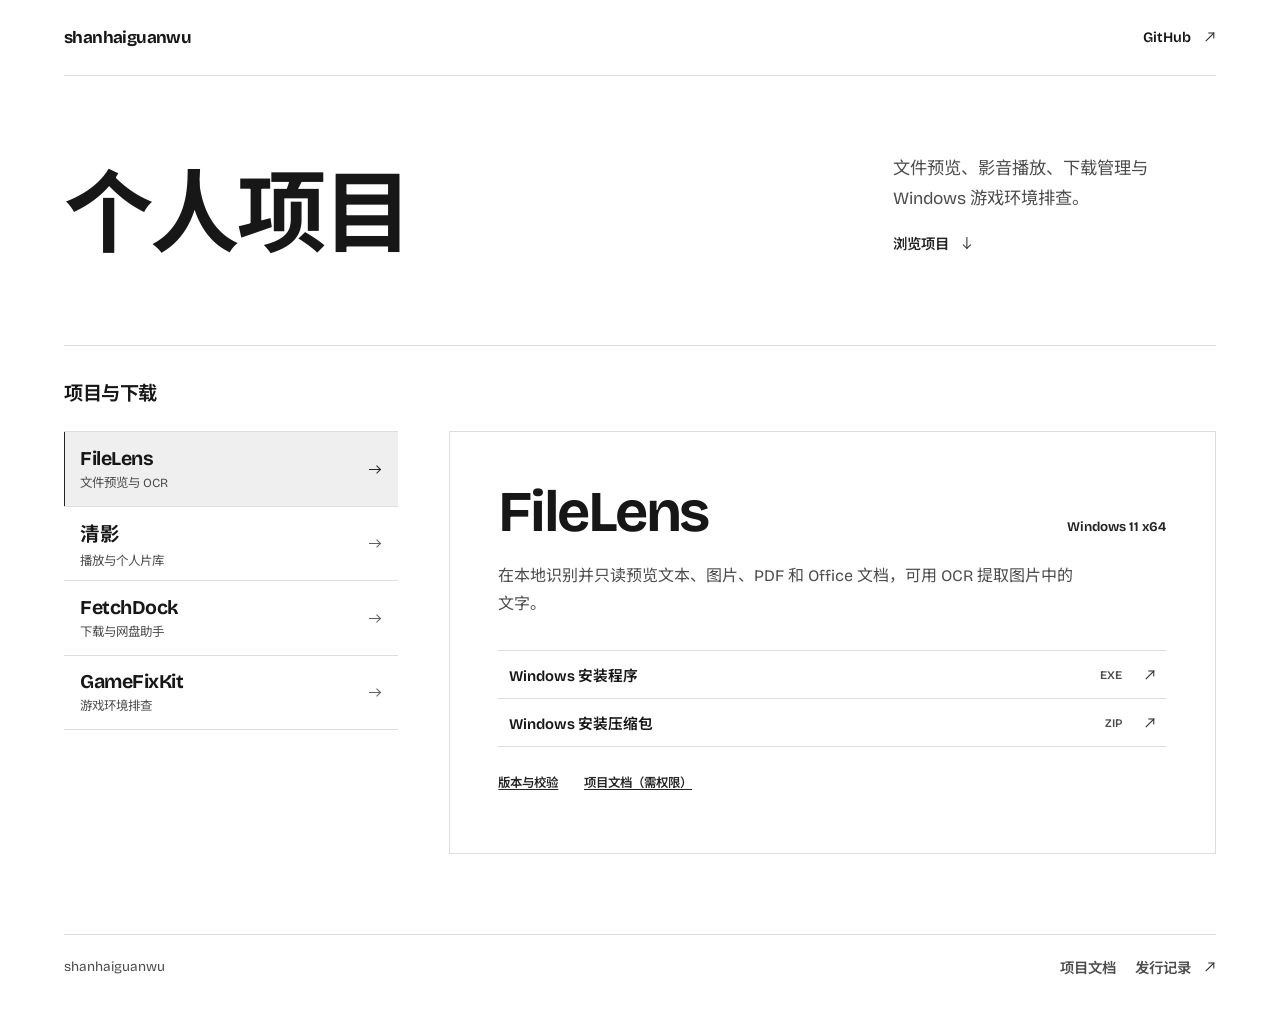
==== commit cba65776: "Publish the image-free project index in white" ====
--- a/index.html
+++ b/index.html
@@ -3,203 +3,267 @@
 <head>
   <meta charset="utf-8">
   <meta name="viewport" content="width=device-width, initial-scale=1">
-  <meta name="description" content="shanhaiguanwu 的个人项目主页，收录 FileLens、清影、FetchDock 和 GameFixKit 的项目说明与下载。">
-  <meta name="theme-color" content="#f2ebe4">
+  <meta name="description" content="shanhaiguanwu 的个人项目，包括 FileLens、清影、FetchDock 和 GameFixKit 的简介与下载。">
+  <meta name="theme-color" content="#ffffff">
   <title>个人项目 · shanhaiguanwu</title>
   <style>
     @font-face {
-      font-family: "STIX Two Text";
-      src: url("assets/stix-two-text.woff2") format("woff2");
-      font-weight: 400 700;
+      font-family: "Bricolage Grotesque";
+      src: url("assets/bricolage-grotesque.woff2") format("woff2");
+      font-weight: 400 750;
       font-display: swap;
       unicode-range: U+0000-00FF, U+2000-206F;
     }
 
     @font-face {
-      font-family: "Noto Serif SC";
-      src: url("assets/noto-serif-sc.woff2") format("woff2");
-      font-weight: 400 800;
+      font-family: "Noto Sans SC";
+      src: url("assets/noto-sans-sc.woff2") format("woff2");
+      font-weight: 400 750;
       font-display: swap;
     }
 
     :root {
       color-scheme: light;
-      --paper: #f2ebe4;
-      --ink: #0e1c30;
-      --link: #821c16;
-      --link-hover: #57120e;
-      --rule: #6d6c6b;
-      --soft-rule: #a89788;
-      --gutter: clamp(1.25rem, 2.76vw, 3rem);
-      font-family: "STIX Two Text", "Noto Serif SC", Georgia, "Songti SC", SimSun, serif;
+      --paper: #fff;
+      --ink: #171717;
+      --muted: #4d4d4d;
+      --accent: #242424;
+      --line: #dedede;
+      --hover: #f7f7f7;
+      --selected: #efefef;
+      --gutter: clamp(1rem, 4.5vw, 4rem);
       color: var(--ink);
       background: var(--paper);
+      font-family: "Bricolage Grotesque", "Noto Sans SC", system-ui, "Microsoft YaHei UI", sans-serif;
+      font-synthesis: none;
+      scroll-padding-block-start: 1rem;
     }
 
     *, *::before, *::after { box-sizing: border-box; }
-    body, h1, h2, h3, p { margin: 0; }
+    body, h1, h2, h3, h4, p, ul { margin: 0; }
+    a { color: inherit; }
+    a:hover { color: var(--accent); }
+    a:focus-visible { outline: 2px solid var(--accent); outline-offset: 3px; }
+    ::selection { color: var(--paper); background: var(--accent); }
+    [hidden] { display: none !important; }
 
     .shell {
-      inline-size: min(85.5rem, calc(100% - var(--gutter) * 2));
+      inline-size: min(72rem, calc(100% - 2 * var(--gutter)));
       margin-inline: auto;
     }
 
-    a, summary {
-      color: var(--link);
-      text-decoration-thickness: 1px;
-      text-underline-offset: .25em;
-    }
-
-    a:hover, summary:hover { color: var(--link-hover); }
-    a:focus-visible, summary:focus-visible {
-      outline: 2px solid var(--link);
-      outline-offset: 4px;
-    }
-
-    ::selection { color: var(--paper); background: var(--link); }
-
-    .masthead {
+    .site-header {
+      min-block-size: 4.75rem;
+      display: flex;
+      justify-content: space-between;
+      align-items: center;
+      gap: 1rem;
+      border-block-end: 1px solid var(--line);
+    }
+
+    .owner { font-size: 1.06rem; font-weight: 700; letter-spacing: -.035em; }
+    .header-link, .browse, .site-footer a {
+      display: inline-flex;
+      gap: .65rem;
+      align-items: center;
+      min-block-size: 2.75rem;
+      font-size: .9rem;
+      font-weight: 600;
+      text-decoration: none;
+    }
+
+    .header-link:hover, .browse:hover, .site-footer a:hover,
+    .project-references a:hover { text-decoration: underline; text-underline-offset: .24em; }
+
+    .arrow {
+      display: inline-block;
+      position: relative;
+      inline-size: .9rem;
+      block-size: .9rem;
+      flex: none;
+      color: var(--accent);
+    }
+
+    .arrow::before {
+      content: "";
+      position: absolute;
+      inset: 50% 12% auto 12%;
+      border-block-start: 1px solid currentColor;
+    }
+
+    .arrow::after {
+      content: "";
+      position: absolute;
+      inset: 50% 12% auto auto;
+      inline-size: .36rem;
+      block-size: .36rem;
+      border-block-start: 1px solid currentColor;
+      border-inline-end: 1px solid currentColor;
+      transform: translateY(-45%) rotate(45deg);
+    }
+
+    .arrow-out { transform: rotate(-45deg); }
+    .arrow-down { transform: rotate(90deg); }
+
+    .hero {
       display: grid;
-      grid-template-columns: auto minmax(0, 1fr) auto;
-      gap: clamp(.75rem, 1.75vw, 1.65rem);
-      align-items: center;
-      min-block-size: 4.125rem;
-      padding-block: .4rem;
-    }
-
-    .brand {
-      font-size: clamp(1.35rem, 2.42vw, 2.2rem);
+      grid-template-columns: minmax(0, 1.4fr) minmax(15rem, .6fr);
+      gap: clamp(1.5rem, 6vw, 6rem);
+      align-items: end;
+      padding-block: clamp(3.2rem, 6.1vw, 5.5rem) clamp(3rem, 6.3vw, 5.75rem);
+    }
+
+    h1 {
+      font-size: clamp(3rem, 7vw, 6rem);
       font-weight: 700;
-      line-height: 1.15;
-      letter-spacing: -.025em;
-    }
-
-    .masthead-line { border-block-start: 1px solid var(--rule); }
-
-    .masthead a, .site-footer a, summary {
-      display: inline-flex;
-      gap: .35em;
-      align-items: center;
-      min-block-size: 2.75rem;
-      width: fit-content;
-      line-height: 1.3;
-    }
-
-    .masthead a, .site-footer a { font-size: clamp(1.05rem, 1.64vw, 1.55rem); }
-    .arrow { inline-size: .75em; block-size: .75em; flex: none; }
-
-    .intro {
-      padding-block-start: clamp(.85rem, 1.95vw, 1.8rem);
-      margin-block-end: clamp(1.25rem, 1.5vw, 1.4rem);
-    }
-
-    h1 {
-      font-size: clamp(2.9rem, 5.4vw, 4.9rem);
-      font-weight: 800;
-      letter-spacing: -.035em;
-      line-height: 1.1;
-    }
-
-    .intro p {
-      margin-block-start: .48rem;
-      font-size: clamp(1.1rem, 2.14vw, 1.94rem);
-      line-height: 1.45;
-    }
-
-    .features {
+      letter-spacing: -.04em;
+      line-height: 1.06;
+    }
+
+    .hero-intro p {
+      max-inline-size: 26ch;
+      color: var(--muted);
+      font-size: clamp(1rem, 1.35vw, 1.22rem);
+      line-height: 1.75;
+      text-wrap: pretty;
+    }
+
+    .browse { margin-block-start: .35rem; color: var(--accent); }
+
+    .catalog {
+      border-block-start: 1px solid var(--line);
+      padding-block-start: clamp(1.35rem, 2.5vw, 2.1rem);
+    }
+
+    .catalog h2 {
+      margin-block-end: clamp(1rem, 2vw, 1.6rem);
+      font-size: clamp(1.05rem, 1.5vw, 1.25rem);
+      font-weight: 650;
+      letter-spacing: -.02em;
+    }
+
+    .collection {
       display: grid;
-      grid-template-columns: minmax(0, 25fr) minmax(0, 17fr);
-      gap: clamp(1rem, 1.72vw, 1.55rem);
-    }
-
-    .project-photo {
-      display: block;
-      inline-size: 100%;
-      block-size: clamp(12rem, 23vw, 20.8125rem);
-      object-fit: cover;
-    }
-
-    .project-copy { padding-inline: .3rem; }
-    .features .project-copy { padding-block-start: .88rem; }
-
-    .project h2 {
-      font-size: clamp(2rem, 3.6vw, 3.25rem);
-      font-weight: 700;
-      line-height: 1.12;
-      letter-spacing: -.029em;
-      overflow-wrap: anywhere;
-    }
-
-    .platform, .summary {
-      font-size: clamp(1.05rem, 1.7vw, 1.55rem);
-      line-height: 1.36;
-    }
-
-    .platform { margin-block-start: .1rem; }
-
-    .downloads summary {
-      cursor: pointer;
-      list-style: none;
-      font-size: clamp(1.1rem, 1.67vw, 1.5rem);
-      text-decoration-line: underline;
-    }
-
-    summary::-webkit-details-marker { display: none; }
-    summary .when-open, details[open] summary .when-closed { display: none; }
-    details[open] summary .when-open { display: inline; }
-    details[open] summary .arrow { transform: rotate(90deg); }
-
-    .download-options {
-      max-inline-size: 43rem;
-      margin-block: .4rem .6rem;
-      padding-block: .75rem .4rem;
-      border-block-start: 1px solid var(--soft-rule);
-      font-size: 1rem;
-      line-height: 1.65;
-    }
-
-    .download-group { margin-block-start: .65rem; }
-    .download-group h3 { font-size: 1rem; }
-
-    .download-links {
+      grid-template-columns: minmax(12rem, 1fr) minmax(0, 2.3fr);
+      gap: clamp(1.25rem, 4vw, 3.75rem);
+      align-items: start;
+    }
+
+    .project-nav { display: grid; align-content: start; border-block-end: 1px solid var(--line); }
+
+    .project-tab {
+      display: flex;
+      gap: .55rem;
+      align-items: center;
+      justify-content: space-between;
+      min-block-size: 4.65rem;
+      padding: .65rem clamp(.65rem, 1.25vw, 1.1rem);
+      border-block-start: 1px solid var(--line);
+      text-decoration: none;
+    }
+
+    .project-tab strong, .project-tab small { display: block; }
+    .project-tab strong { font-size: clamp(1rem, 1.55vw, 1.22rem); font-weight: 680; letter-spacing: -.025em; }
+    .project-tab small { margin-block-start: .2rem; color: var(--muted); font-size: .78rem; }
+    .project-tab:hover { background: var(--hover); }
+    .project-tab[aria-selected="true"] { background: var(--selected); box-shadow: inset 1px 0 0 var(--accent); }
+    .project-tab .arrow { opacity: .72; }
+    .project-tab[aria-selected="true"] .arrow { opacity: 1; }
+    .project-tab:focus-visible { position: relative; z-index: 1; outline-offset: -3px; }
+
+    .project-panel {
+      padding: clamp(1.25rem, 3.8vw, 3.4rem);
+      border: 1px solid var(--line);
+      background: var(--paper);
+    }
+
+    .project-panel + .project-panel { margin-block-start: 1rem; }
+    .project-panel.is-current { margin-block-start: 0; }
+
+    .project-heading {
       display: flex;
       flex-wrap: wrap;
-      gap: 0 1.15rem;
+      gap: .5rem 1.2rem;
+      align-items: baseline;
+      justify-content: space-between;
+    }
+
+    .project-heading h3 {
+      font-size: clamp(2rem, 4.5vw, 4rem);
+      font-weight: 680;
+      line-height: 1.1;
+      letter-spacing: -.04em;
+      overflow-wrap: anywhere;
+    }
+
+    .platform { color: var(--accent); font-size: .83rem; font-weight: 650; }
+    .project-intro {
+      margin-block-start: clamp(.7rem, 1.4vw, 1.15rem);
+      max-inline-size: 60ch;
+      color: var(--muted);
+      line-height: 1.75;
+      text-wrap: pretty;
+    }
+
+    .assets { margin-block-start: clamp(1.35rem, 2.5vw, 2.15rem); }
+    .asset-group + .asset-group { margin-block-start: 1.1rem; }
+    .asset-group h4 { margin-block-end: .42rem; color: var(--muted); font-size: .78rem; font-weight: 650; }
+
+    .asset-list {
       padding: 0;
-      margin: .05rem 0 0;
       list-style: none;
-    }
-
-    .download-links a, .project-doc a {
-      display: inline-flex;
-      align-items: center;
-      min-block-size: 2.75rem;
-    }
-
-    .supporting {
+      border-block-start: 1px solid var(--line);
+    }
+
+    .asset {
       display: grid;
-      grid-template-columns: minmax(0, 48.45fr) minmax(0, 51.55fr);
-      margin-block-start: clamp(1.2rem, 1.8vw, 1.65rem);
-      padding-block-start: clamp(1.1rem, 1.65vw, 1.5rem);
-      border-block-start: 1px solid var(--rule);
-    }
-
-    .supporting .project:first-child { padding-inline-end: 1rem; }
-    .supporting .project + .project {
-      border-inline-start: 1px solid var(--rule);
-      padding-inline-start: clamp(1.35rem, 3.35vw, 3rem);
-    }
-
-    .site-footer {
-      margin-block-start: clamp(1.35rem, 2vw, 1.8rem);
-      border-block-start: 1px solid var(--rule);
+      grid-template-columns: minmax(0, 1fr) auto auto;
+      align-items: center;
+      gap: clamp(.65rem, 1.5vw, 1.25rem);
+      padding-inline: .65rem;
+      min-block-size: 3rem;
+      border-block-end: 1px solid var(--line);
+      color: var(--ink);
+      font-size: .92rem;
+      font-weight: 630;
+      text-decoration: none;
+    }
+
+    .asset:hover, .asset:focus-visible { background: var(--hover); }
+    .asset:hover span { text-decoration: underline; text-underline-offset: .22em; }
+    .asset small { color: var(--muted); font-size: .73rem; font-weight: 600; letter-spacing: .025em; }
+
+    .project-references, .site-footer {
       display: flex;
       flex-wrap: wrap;
-      gap: 0 clamp(1.25rem, 3vw, 2.7rem);
-      padding: .43rem .2rem .55rem;
-    }
-
-    .visually-hidden, .skip-link:not(:focus) {
+      gap: 0 clamp(1.05rem, 2vw, 1.6rem);
+    }
+
+    .project-references { margin-block-start: .8rem; }
+    .project-references a {
+      display: inline-flex;
+      align-items: center;
+      min-block-size: 2.75rem;
+      color: var(--accent);
+      font-size: .78rem;
+      font-weight: 600;
+      text-decoration-thickness: 1px;
+      text-underline-offset: .2em;
+    }
+
+    .site-footer {
+      justify-content: space-between;
+      align-items: center;
+      margin-block-start: clamp(3rem, 6.3vw, 5.75rem);
+      padding-block: .6rem 1.3rem;
+      border-block-start: 1px solid var(--line);
+      color: var(--muted);
+      font-size: .85rem;
+    }
+
+    .footer-links { display: flex; flex-wrap: wrap; gap: 0 1.2rem; }
+
+    .skip:not(:focus) {
       position: absolute;
       inline-size: 1px;
       block-size: 1px;
@@ -208,157 +272,227 @@
       white-space: nowrap;
     }
 
-    .skip-link:focus {
-      position: absolute;
-      z-index: 1;
-      padding: .65rem;
-      background: var(--paper);
-    }
-
-    @media (max-width: 43rem) {
-      .intro { padding-block-start: .9rem; }
-      .features, .supporting { grid-template-columns: minmax(0, 1fr); }
-      .features { gap: 1.25rem; }
-      .project-photo { block-size: auto; aspect-ratio: 1.9; }
-      .project-copy { padding-inline: 0; }
-      .features .project-copy { padding-block-start: .65rem; }
-      .supporting .project:first-child { padding-inline-end: 0; }
-      .supporting .project + .project {
-        border-inline-start: 0;
-        border-block-start: 1px solid var(--rule);
-        margin-block-start: .85rem;
-        padding-block-start: 1.05rem;
-        padding-inline-start: 0;
-      }
+    .skip:focus { position: absolute; z-index: 2; padding: .65rem; background: var(--paper); }
+
+    @media (max-width: 48rem) {
+      .site-header { min-block-size: 3.75rem; }
+      .hero { grid-template-columns: minmax(0, 1fr); gap: 1.05rem; padding-block: 2.85rem 2.2rem; }
+      .hero-intro p { max-inline-size: 36ch; }
+      .collection { grid-template-columns: minmax(0, 1fr); gap: 1rem; }
+      .project-nav { grid-template-columns: repeat(2, minmax(0, 1fr)); }
+      .project-tab { min-block-size: 3.85rem; }
+      .project-tab:nth-child(even) { border-inline-start: 1px solid var(--line); }
+      .project-heading { flex-direction: column; }
+      .project-intro { text-wrap: balance; }
+      .site-footer { margin-block-start: 2.75rem; }
+    }
+
+    @media (max-width: 23rem) {
+      .project-tab { padding-inline: .6rem; }
+      .project-tab small { font-size: .73rem; }
+      .project-tab .arrow { display: none; }
+      .project-panel { padding-inline: 1rem; }
     }
   </style>
 </head>
 <body>
-  <a class="skip-link" href="#projects">跳到项目</a>
-  <header class="masthead shell">
-    <span class="brand">shanhaiguanwu</span>
-    <span class="masthead-line" aria-hidden="true"></span>
-    <a href="https://github.com/shanhaiguanwu">GitHub <svg class="arrow" width="16" height="16" viewBox="0 0 16 16" aria-hidden="true" fill="none"><path d="M3 13 13 3M6 3h7v7" stroke="currentColor" stroke-width="1.3" stroke-linecap="square"/></svg></a>
+  <a href="#projects" class="skip">跳到项目</a>
+  <header class="site-header shell">
+    <span class="owner">shanhaiguanwu</span>
+    <a class="header-link" href="https://github.com/shanhaiguanwu">GitHub <i class="arrow arrow-out" aria-hidden="true"></i></a>
   </header>
 
-  <main class="shell" id="projects">
-    <div class="intro">
-      <h1>个人项目</h1>
-      <p>文件预览、影音播放、下载管理与游戏环境排查。</p>
+  <main class="shell">
+    <section class="hero" aria-labelledby="title">
+      <h1 id="title">个人项目</h1>
+      <div class="hero-intro">
+        <p>文件预览、影音播放、下载管理与 Windows 游戏环境排查。</p>
+        <a href="#projects" class="browse">浏览项目 <i class="arrow arrow-down" aria-hidden="true"></i></a>
+      </div>
+    </section>
+
+    <section class="catalog" id="projects" aria-labelledby="catalog-title">
+      <h2 id="catalog-title">项目与下载</h2>
+      <div class="collection">
+        <div class="project-nav">
+          <a id="pick-filelens" class="project-tab" href="#filelens"><span><strong>FileLens</strong><small>文件预览与 OCR</small></span><i class="arrow" aria-hidden="true"></i></a>
+          <a id="pick-qingying" class="project-tab" href="#qingying"><span><strong>清影</strong><small>播放与个人片库</small></span><i class="arrow" aria-hidden="true"></i></a>
+          <a id="pick-fetchdock" class="project-tab" href="#fetchdock"><span><strong>FetchDock</strong><small>下载与网盘助手</small></span><i class="arrow" aria-hidden="true"></i></a>
+          <a id="pick-gamefixkit" class="project-tab" href="#gamefixkit"><span><strong>GameFixKit</strong><small>游戏环境排查</small></span><i class="arrow" aria-hidden="true"></i></a>
+        </div>
+        <div class="project-panels">
+        <article class="project-panel" id="filelens" aria-labelledby="filelens-title">
+          <div class="project-heading">
+            <h3 id="filelens-title">FileLens</h3>
+            <p class="platform">Windows 11 x64</p>
+          </div>
+          <p class="project-intro">在本地识别并只读预览文本、图片、PDF 和 Office 文档，可用 OCR 提取图片中的文字。</p>
+          <div class="assets">
+        <div class="asset-group">
+          <ul class="asset-list">
+            <li><a href="https://github.com/shanhaiguanwu/shanhaiguanwu.github.io/releases/download/FileLens-v1.3.3/FileLens-1.3.3-win-x64-Setup.exe" class="asset"><span>Windows 安装程序</span><small>EXE</small><i class="arrow arrow-out" aria-hidden="true"></i></a></li>
+            <li><a href="https://github.com/shanhaiguanwu/shanhaiguanwu.github.io/releases/download/FileLens-v1.3.3/FileLens-1.3.3-win-x64.zip" class="asset"><span>Windows 安装压缩包</span><small>ZIP</small><i class="arrow arrow-out" aria-hidden="true"></i></a></li>
+          </ul>
+        </div>
+          </div>
+          <div class="project-references">
+            <a href="https://github.com/shanhaiguanwu/shanhaiguanwu.github.io/releases/tag/FileLens-v1.3.3">版本与校验</a>
+            <a href="https://github.com/shanhaiguanwu/Codex_workspace/blob/main/FileLens/README.md">项目文档（需权限）</a>
+          </div>
+        </article>
+        <article class="project-panel" id="qingying" aria-labelledby="qingying-title">
+          <div class="project-heading">
+            <h3 id="qingying-title">清影</h3>
+            <p class="platform">Android · Windows</p>
+          </div>
+          <p class="project-intro">管理和播放个人片库，支持影片搜索、多线路点播、收藏与观看历史。手机端支持离线缓存。</p>
+          <div class="assets">
+        <div class="asset-group" aria-label="Android" role="group">
+          <h4>Android</h4>
+          <ul class="asset-list">
+            <li><a href="https://github.com/shanhaiguanwu/shanhaiguanwu.github.io/releases/download/qingying-v1.0.0-public.10/Qingying-1.0.0-public-android.apk" class="asset"><span>Android 安装包</span><small>APK</small><i class="arrow arrow-out" aria-hidden="true"></i></a></li>
+          </ul>
+        </div>
+        <div class="asset-group" aria-label="Windows" role="group">
+          <h4>Windows</h4>
+          <ul class="asset-list">
+            <li><a href="https://github.com/shanhaiguanwu/shanhaiguanwu.github.io/releases/download/qingying-windows-v1.0.0/Qingying-1.0.0-windows-x64-setup.exe" class="asset"><span>Windows 安装程序</span><small>EXE</small><i class="arrow arrow-out" aria-hidden="true"></i></a></li>
+            <li><a href="https://github.com/shanhaiguanwu/shanhaiguanwu.github.io/releases/download/qingying-windows-v1.0.0/Qingying-1.0.0-windows-x64.zip" class="asset"><span>Windows 安装压缩包</span><small>ZIP</small><i class="arrow arrow-out" aria-hidden="true"></i></a></li>
+          </ul>
+        </div>
+          </div>
+          <div class="project-references">
+            <a href="https://github.com/shanhaiguanwu/shanhaiguanwu.github.io/releases/tag/qingying-v1.0.0-public.10">Android 版本与校验</a>
+            <a href="https://github.com/shanhaiguanwu/shanhaiguanwu.github.io/releases/tag/qingying-windows-v1.0.0">Windows 版本与校验</a>
+            <a href="https://github.com/shanhaiguanwu/Codex_workspace/blob/main/qingying/README.md">项目文档（需权限）</a>
+          </div>
+        </article>
+        <article class="project-panel" id="fetchdock" aria-labelledby="fetchdock-title">
+          <div class="project-heading">
+            <h3 id="fetchdock-title">FetchDock</h3>
+            <p class="platform">Windows · Edge / Chrome</p>
+          </div>
+          <p class="project-intro">把浏览器里的网盘任务推送到桌面下载器，支持多线程下载、断点续传和任务排队。</p>
+          <div class="assets">
+        <div class="asset-group" aria-label="Windows" role="group">
+          <h4>Windows</h4>
+          <ul class="asset-list">
+            <li><a href="https://github.com/shanhaiguanwu/shanhaiguanwu.github.io/releases/download/FetchDock-v2.0.2/FetchDock-2.0.2-windows-x64-setup.exe" class="asset"><span>Windows 安装程序</span><small>EXE</small><i class="arrow arrow-out" aria-hidden="true"></i></a></li>
+            <li><a href="https://github.com/shanhaiguanwu/shanhaiguanwu.github.io/releases/download/FetchDock-v2.0.2/FetchDock-2.0.2-windows-x64.zip" class="asset"><span>Windows 安装压缩包</span><small>ZIP</small><i class="arrow arrow-out" aria-hidden="true"></i></a></li>
+            <li><a href="https://github.com/shanhaiguanwu/shanhaiguanwu.github.io/releases/download/FetchDock-v2.0.2/FetchDock-2.0.2-windows-x64-portable.zip" class="asset"><span>Windows 便携版</span><small>ZIP</small><i class="arrow arrow-out" aria-hidden="true"></i></a></li>
+          </ul>
+        </div>
+        <div class="asset-group" aria-label="Edge / Chrome" role="group">
+          <h4>Edge / Chrome</h4>
+          <ul class="asset-list">
+            <li><a href="https://github.com/shanhaiguanwu/shanhaiguanwu.github.io/releases/download/FetchDock-v2.0.2/FetchDock-2.0.2-browser-extension.zip" class="asset"><span>浏览器扩展</span><small>ZIP</small><i class="arrow arrow-out" aria-hidden="true"></i></a></li>
+          </ul>
+        </div>
+          </div>
+          <div class="project-references">
+            <a href="https://github.com/shanhaiguanwu/shanhaiguanwu.github.io/releases/tag/FetchDock-v2.0.2">源码与校验</a>
+            <a href="https://github.com/shanhaiguanwu/Codex_workspace/blob/main/FetchDock/README.md">项目文档（需权限）</a>
+          </div>
+        </article>
+        <article class="project-panel" id="gamefixkit" aria-labelledby="gamefixkit-title">
+          <div class="project-heading">
+            <h3 id="gamefixkit-title">GameFixKit</h3>
+            <p class="platform">Windows 10 / 11 x64</p>
+          </div>
+          <p class="project-intro">排查游戏启动时的运行库和系统服务问题。先做只读检查，经确认后可备份并执行修复。</p>
+          <div class="assets">
+        <div class="asset-group">
+          <ul class="asset-list">
+            <li><a href="https://github.com/shanhaiguanwu/shanhaiguanwu.github.io/releases/download/GameFixKit-v0.1.1/GameFixKit-0.1.1-windows-x64-setup.exe" class="asset"><span>Windows 安装程序</span><small>EXE</small><i class="arrow arrow-out" aria-hidden="true"></i></a></li>
+            <li><a href="https://github.com/shanhaiguanwu/shanhaiguanwu.github.io/releases/download/GameFixKit-v0.1.1/GameFixKit-0.1.1-windows-x64.zip" class="asset"><span>Windows 安装压缩包</span><small>ZIP</small><i class="arrow arrow-out" aria-hidden="true"></i></a></li>
+          </ul>
+        </div>
+          </div>
+          <div class="project-references">
+            <a href="https://github.com/shanhaiguanwu/shanhaiguanwu.github.io/releases/tag/GameFixKit-v0.1.1">版本与校验</a>
+            <a href="https://github.com/shanhaiguanwu/Codex_workspace/blob/main/GameFixKit/README.md">项目文档（需权限）</a>
+          </div>
+        </article>
+        </div>
+      </div>
+    </section>
+  </main>
+
+  <footer class="site-footer shell">
+    <span>shanhaiguanwu</span>
+    <div class="footer-links">
+      <a href="https://github.com/shanhaiguanwu/Codex_workspace" aria-label="项目文档，需仓库权限">项目文档</a>
+      <a href="https://github.com/shanhaiguanwu/shanhaiguanwu.github.io/releases">发行记录 <i class="arrow arrow-out" aria-hidden="true"></i></a>
     </div>
-
-    <div class="features">
-      <article class="project" id="filelens" aria-labelledby="filelens-title">
-        <img class="project-photo" src="assets/filelens.webp" alt="" width="1360" height="566" decoding="async" fetchpriority="high">
-        <div class="project-copy">
-          <h2 id="filelens-title">FileLens</h2>
-          <p class="platform">Windows</p>
-          <p class="summary">本地文件预览与 OCR</p>
-          <details class="downloads">
-            <summary><span class="visually-hidden">FileLens：</span><span class="when-closed">查看下载</span><span class="when-open">收起下载</span><svg class="arrow" width="16" height="16" viewBox="0 0 16 16" aria-hidden="true" fill="none"><path d="M3 13 13 3M6 3h7v7" stroke="currentColor" stroke-width="1.3" stroke-linecap="square"/></svg></summary>
-            <div class="download-options">
-              <p>在本地识别并只读预览文本、图片、PDF 和 Office 文档，可用 OCR 提取图片中的文字。</p>
-              <div class="download-group">
-                <ul class="download-links">
-                  <li><a href="https://github.com/shanhaiguanwu/shanhaiguanwu.github.io/releases/download/FileLens-v1.3.3/FileLens-1.3.3-win-x64-Setup.exe">安装 EXE</a></li>
-                  <li><a href="https://github.com/shanhaiguanwu/shanhaiguanwu.github.io/releases/download/FileLens-v1.3.3/FileLens-1.3.3-win-x64.zip">安装 ZIP</a></li>
-                  <li><a href="https://github.com/shanhaiguanwu/shanhaiguanwu.github.io/releases/tag/FileLens-v1.3.3">版本与校验</a></li>
-                </ul>
-              </div>
-              <p class="project-doc"><a href="https://github.com/shanhaiguanwu/Codex_workspace/blob/main/FileLens/README.md">项目文档（需仓库权限）</a></p>
-            </div>
-          </details>
-        </div>
-      </article>
-      <article class="project" id="qingying" aria-labelledby="qingying-title">
-        <img class="project-photo" src="assets/qingying.webp" alt="" width="1050" height="644" decoding="async">
-        <div class="project-copy">
-          <h2 id="qingying-title">清影</h2>
-          <p class="platform">Android / Windows</p>
-          <p class="summary">播放视频与管理个人片库</p>
-          <details class="downloads">
-            <summary><span class="visually-hidden">清影：</span><span class="when-closed">查看下载</span><span class="when-open">收起下载</span><svg class="arrow" width="16" height="16" viewBox="0 0 16 16" aria-hidden="true" fill="none"><path d="M3 13 13 3M6 3h7v7" stroke="currentColor" stroke-width="1.3" stroke-linecap="square"/></svg></summary>
-            <div class="download-options">
-              <p>管理和播放个人片库，支持影片搜索、多线路点播、收藏与观看历史。手机端支持离线缓存。</p>
-              <div class="download-group">
-                <h3>Android</h3>
-                <ul class="download-links">
-                  <li><a href="https://github.com/shanhaiguanwu/shanhaiguanwu.github.io/releases/download/qingying-v1.0.0-public.10/Qingying-1.0.0-public-android.apk">下载 APK</a></li>
-                  <li><a href="https://github.com/shanhaiguanwu/shanhaiguanwu.github.io/releases/tag/qingying-v1.0.0-public.10">版本与校验</a></li>
-                </ul>
-              </div>
-              <div class="download-group">
-                <h3>Windows x64</h3>
-                <ul class="download-links">
-                  <li><a href="https://github.com/shanhaiguanwu/shanhaiguanwu.github.io/releases/download/qingying-windows-v1.0.0/Qingying-1.0.0-windows-x64-setup.exe">安装 EXE</a></li>
-                  <li><a href="https://github.com/shanhaiguanwu/shanhaiguanwu.github.io/releases/download/qingying-windows-v1.0.0/Qingying-1.0.0-windows-x64.zip">安装 ZIP</a></li>
-                  <li><a href="https://github.com/shanhaiguanwu/shanhaiguanwu.github.io/releases/tag/qingying-windows-v1.0.0">版本与校验</a></li>
-                </ul>
-              </div>
-              <p class="project-doc"><a href="https://github.com/shanhaiguanwu/Codex_workspace/blob/main/qingying/README.md">项目文档（需仓库权限）</a></p>
-            </div>
-          </details>
-        </div>
-      </article>
-    </div>
-
-    <div class="supporting">
-      <article class="project" id="fetchdock" aria-labelledby="fetchdock-title">
-        <div class="project-copy">
-          <h2 id="fetchdock-title">FetchDock</h2>
-          <p class="platform">Windows · Edge / Chrome</p>
-          <p class="summary">多线程下载与浏览器网盘助手</p>
-          <details class="downloads">
-            <summary><span class="visually-hidden">FetchDock：</span><span class="when-closed">查看下载</span><span class="when-open">收起下载</span><svg class="arrow" width="16" height="16" viewBox="0 0 16 16" aria-hidden="true" fill="none"><path d="M3 13 13 3M6 3h7v7" stroke="currentColor" stroke-width="1.3" stroke-linecap="square"/></svg></summary>
-            <div class="download-options">
-              <p>把浏览器里的网盘任务推送到桌面下载器，支持多线程下载、断点续传和任务排队。</p>
-              <div class="download-group">
-                <h3>Windows x64</h3>
-                <ul class="download-links">
-                  <li><a href="https://github.com/shanhaiguanwu/shanhaiguanwu.github.io/releases/download/FetchDock-v2.0.2/FetchDock-2.0.2-windows-x64-setup.exe">安装 EXE</a></li>
-                  <li><a href="https://github.com/shanhaiguanwu/shanhaiguanwu.github.io/releases/download/FetchDock-v2.0.2/FetchDock-2.0.2-windows-x64.zip">安装 ZIP</a></li>
-                  <li><a href="https://github.com/shanhaiguanwu/shanhaiguanwu.github.io/releases/download/FetchDock-v2.0.2/FetchDock-2.0.2-windows-x64-portable.zip">便携版 ZIP</a></li>
-                </ul>
-              </div>
-              <div class="download-group">
-                <h3>扩展与源码</h3>
-                <ul class="download-links">
-                  <li><a href="https://github.com/shanhaiguanwu/shanhaiguanwu.github.io/releases/download/FetchDock-v2.0.2/FetchDock-2.0.2-browser-extension.zip">浏览器扩展 ZIP</a></li>
-                  <li><a href="https://github.com/shanhaiguanwu/shanhaiguanwu.github.io/releases/tag/FetchDock-v2.0.2">源码与校验</a></li>
-                </ul>
-              </div>
-              <p class="project-doc"><a href="https://github.com/shanhaiguanwu/Codex_workspace/blob/main/FetchDock/README.md">项目文档（需仓库权限）</a></p>
-            </div>
-          </details>
-        </div>
-      </article>
-      <article class="project" id="gamefixkit" aria-labelledby="gamefixkit-title">
-        <div class="project-copy">
-          <h2 id="gamefixkit-title">GameFixKit</h2>
-          <p class="platform">Windows</p>
-          <p class="summary">游戏环境体检与修复</p>
-          <details class="downloads">
-            <summary><span class="visually-hidden">GameFixKit：</span><span class="when-closed">查看下载</span><span class="when-open">收起下载</span><svg class="arrow" width="16" height="16" viewBox="0 0 16 16" aria-hidden="true" fill="none"><path d="M3 13 13 3M6 3h7v7" stroke="currentColor" stroke-width="1.3" stroke-linecap="square"/></svg></summary>
-            <div class="download-options">
-              <p>排查游戏启动时的运行库和系统服务问题。先做只读检查，经确认后可备份并执行修复。</p>
-              <div class="download-group">
-                <ul class="download-links">
-                  <li><a href="https://github.com/shanhaiguanwu/shanhaiguanwu.github.io/releases/download/GameFixKit-v0.1.1/GameFixKit-0.1.1-windows-x64-setup.exe">安装 EXE</a></li>
-                  <li><a href="https://github.com/shanhaiguanwu/shanhaiguanwu.github.io/releases/download/GameFixKit-v0.1.1/GameFixKit-0.1.1-windows-x64.zip">安装 ZIP</a></li>
-                  <li><a href="https://github.com/shanhaiguanwu/shanhaiguanwu.github.io/releases/tag/GameFixKit-v0.1.1">版本与校验</a></li>
-                </ul>
-              </div>
-              <p class="project-doc"><a href="https://github.com/shanhaiguanwu/Codex_workspace/blob/main/GameFixKit/README.md">项目文档（需仓库权限）</a></p>
-            </div>
-          </details>
-        </div>
-      </article>
-    </div>
-  </main>
-
-  <footer class="site-footer shell">
-    <a href="https://github.com/shanhaiguanwu/Codex_workspace" aria-label="项目文档，需仓库权限">项目文档 <svg class="arrow" width="16" height="16" viewBox="0 0 16 16" aria-hidden="true" fill="none"><path d="M3 13 13 3M6 3h7v7" stroke="currentColor" stroke-width="1.3" stroke-linecap="square"/></svg></a>
-    <a href="https://github.com/shanhaiguanwu/shanhaiguanwu.github.io/releases">GitHub Releases <svg class="arrow" width="16" height="16" viewBox="0 0 16 16" aria-hidden="true" fill="none"><path d="M3 13 13 3M6 3h7v7" stroke="currentColor" stroke-width="1.3" stroke-linecap="square"/></svg></a>
   </footer>
+
+  <script>
+    const list = document.querySelector(".project-nav");
+    const tabs = [...list.querySelectorAll("a")];
+    const panels = tabs.map(tab => document.querySelector(tab.hash));
+    const vertical = matchMedia("(min-width: 48.001rem)");
+
+    function selectProject(index, { focus = false, updateUrl = false } = {}) {
+      tabs.forEach((tab, position) => {
+        const current = position === index;
+        tab.setAttribute("aria-selected", String(current));
+        tab.tabIndex = current ? 0 : -1;
+        panels[position].hidden = !current;
+        panels[position].classList.toggle("is-current", current);
+      });
+
+      if (focus) tabs[index].focus();
+      if (updateUrl && location.hash !== tabs[index].hash) {
+        history.replaceState(null, "", tabs[index].hash);
+      }
+    }
+
+    function syncHash() {
+      const index = tabs.findIndex(tab => tab.hash === location.hash);
+      if (index >= 0) selectProject(index);
+    }
+
+    function updateOrientation() {
+      list.setAttribute("aria-orientation", vertical.matches ? "vertical" : "horizontal");
+    }
+
+    list.setAttribute("role", "tablist");
+    list.setAttribute("aria-labelledby", "catalog-title");
+    updateOrientation();
+    vertical.addEventListener("change", updateOrientation);
+
+    tabs.forEach((tab, index) => {
+      tab.setAttribute("role", "tab");
+      tab.setAttribute("aria-controls", panels[index].id);
+      panels[index].setAttribute("role", "tabpanel");
+      panels[index].setAttribute("aria-labelledby", tab.id);
+
+      tab.addEventListener("click", event => {
+        if (event.ctrlKey || event.metaKey || event.shiftKey || event.altKey) return;
+        event.preventDefault();
+        selectProject(index, { updateUrl: true });
+      });
+
+      tab.addEventListener("keydown", event => {
+        if (event.key === " ") {
+          event.preventDefault();
+          selectProject(index, { updateUrl: true });
+          return;
+        }
+        const deltas = { ArrowLeft: -1, ArrowRight: 1, ArrowUp: vertical.matches ? -1 : -2, ArrowDown: vertical.matches ? 1 : 2 };
+        const destination = event.key === "Home" ? 0
+          : event.key === "End" ? tabs.length - 1
+          : event.key in deltas ? (index + deltas[event.key] + tabs.length) % tabs.length
+          : null;
+        if (destination === null) return;
+        event.preventDefault();
+        selectProject(destination, { focus: true, updateUrl: true });
+      });
+    });
+
+    selectProject(0);
+    syncHash();
+    window.addEventListener("hashchange", syncHash);
+  </script>
 </body>
 </html>
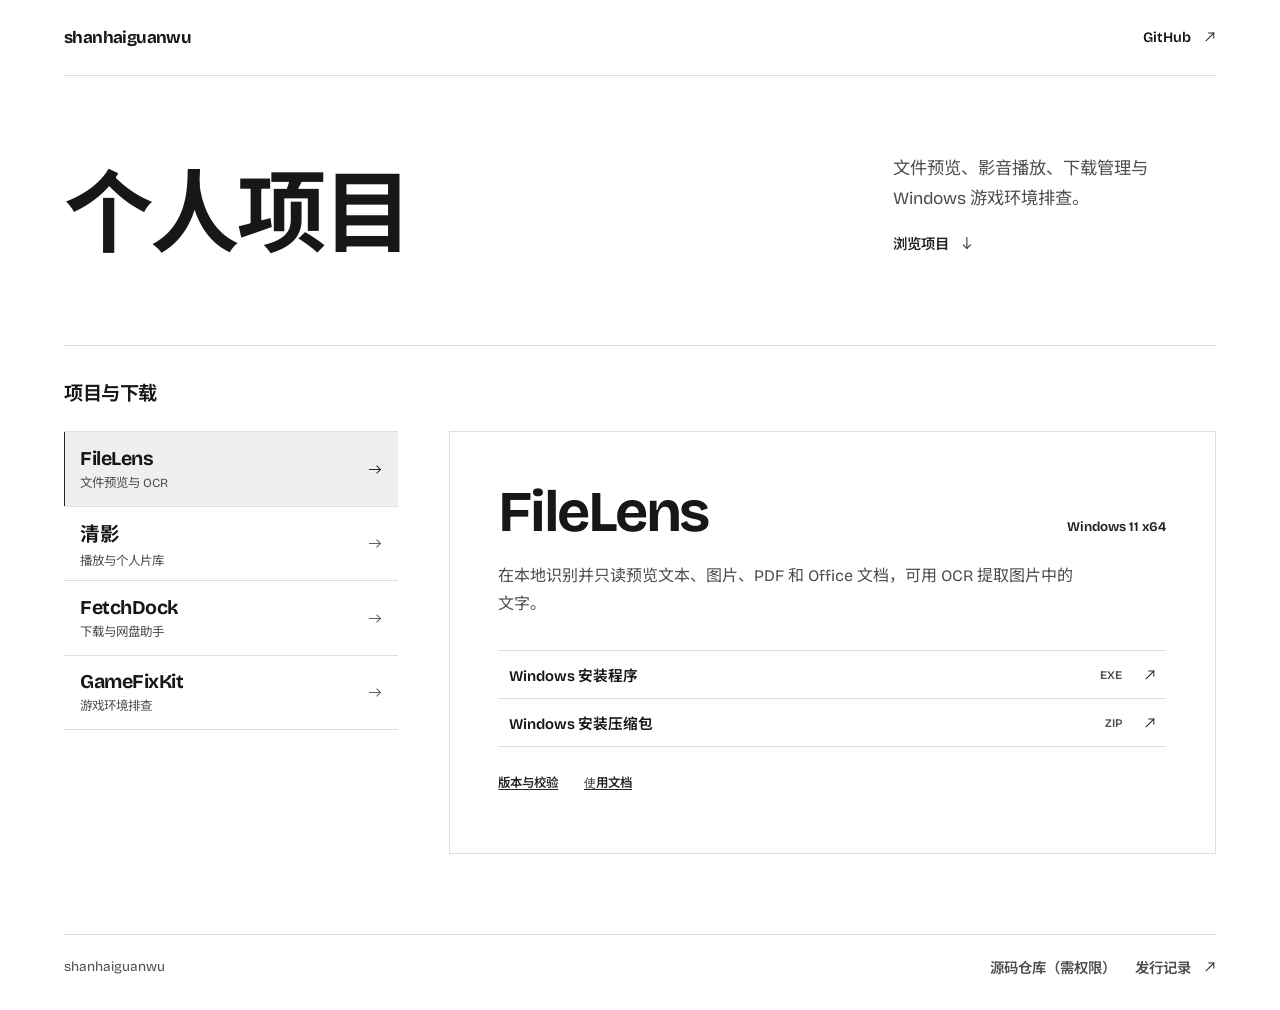
==== commit bc4fdf7e: "Add public user guides for all four projects" ====
--- a/index.html
+++ b/index.html
@@ -337,7 +337,7 @@
           </div>
           <div class="project-references">
             <a href="https://github.com/shanhaiguanwu/shanhaiguanwu.github.io/releases/tag/FileLens-v1.3.3">版本与校验</a>
-            <a href="https://github.com/shanhaiguanwu/Codex_workspace/blob/main/FileLens/README.md">项目文档（需权限）</a>
+            <a href="docs/filelens.html">使用文档</a>
           </div>
         </article>
         <article class="project-panel" id="qingying" aria-labelledby="qingying-title">
@@ -364,7 +364,7 @@
           <div class="project-references">
             <a href="https://github.com/shanhaiguanwu/shanhaiguanwu.github.io/releases/tag/qingying-v1.0.0-public.10">Android 版本与校验</a>
             <a href="https://github.com/shanhaiguanwu/shanhaiguanwu.github.io/releases/tag/qingying-windows-v1.0.0">Windows 版本与校验</a>
-            <a href="https://github.com/shanhaiguanwu/Codex_workspace/blob/main/qingying/README.md">项目文档（需权限）</a>
+            <a href="docs/qingying.html">使用文档</a>
           </div>
         </article>
         <article class="project-panel" id="fetchdock" aria-labelledby="fetchdock-title">
@@ -391,7 +391,7 @@
           </div>
           <div class="project-references">
             <a href="https://github.com/shanhaiguanwu/shanhaiguanwu.github.io/releases/tag/FetchDock-v2.0.2">源码与校验</a>
-            <a href="https://github.com/shanhaiguanwu/Codex_workspace/blob/main/FetchDock/README.md">项目文档（需权限）</a>
+            <a href="docs/fetchdock.html">使用文档</a>
           </div>
         </article>
         <article class="project-panel" id="gamefixkit" aria-labelledby="gamefixkit-title">
@@ -410,7 +410,7 @@
           </div>
           <div class="project-references">
             <a href="https://github.com/shanhaiguanwu/shanhaiguanwu.github.io/releases/tag/GameFixKit-v0.1.1">版本与校验</a>
-            <a href="https://github.com/shanhaiguanwu/Codex_workspace/blob/main/GameFixKit/README.md">项目文档（需权限）</a>
+            <a href="docs/gamefixkit.html">使用文档</a>
           </div>
         </article>
         </div>
@@ -421,7 +421,7 @@
   <footer class="site-footer shell">
     <span>shanhaiguanwu</span>
     <div class="footer-links">
-      <a href="https://github.com/shanhaiguanwu/Codex_workspace" aria-label="项目文档，需仓库权限">项目文档</a>
+      <a href="https://github.com/shanhaiguanwu/Codex_workspace">源码仓库（需权限）</a>
       <a href="https://github.com/shanhaiguanwu/shanhaiguanwu.github.io/releases">发行记录 <i class="arrow arrow-out" aria-hidden="true"></i></a>
     </div>
   </footer>
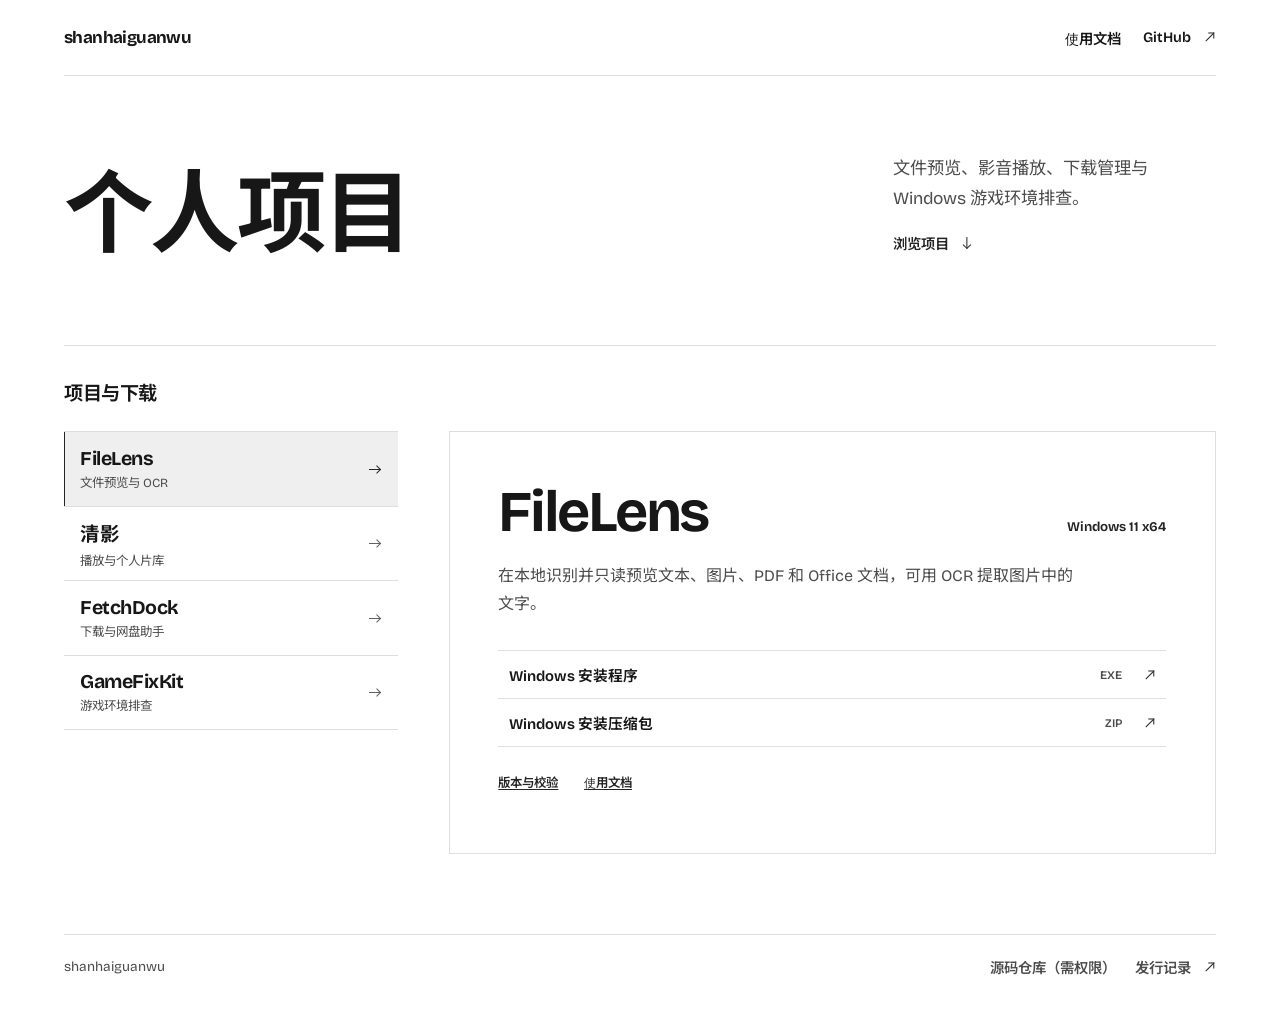
==== commit 21b577e3: "Add documentation directory to homepage navigation" ====
--- a/index.html
+++ b/index.html
@@ -57,8 +57,16 @@
       display: flex;
       justify-content: space-between;
       align-items: center;
-      gap: 1rem;
+      flex-wrap: wrap;
+      gap: 0 1rem;
       border-block-end: 1px solid var(--line);
+    }
+
+    .header-nav {
+      display: flex;
+      flex-wrap: wrap;
+      align-items: center;
+      gap: 0 clamp(.75rem, 2.5vw, 1.4rem);
     }
 
     .owner { font-size: 1.06rem; font-weight: 700; letter-spacing: -.035em; }
@@ -299,7 +307,10 @@
   <a href="#projects" class="skip">跳到项目</a>
   <header class="site-header shell">
     <span class="owner">shanhaiguanwu</span>
-    <a class="header-link" href="https://github.com/shanhaiguanwu">GitHub <i class="arrow arrow-out" aria-hidden="true"></i></a>
+    <nav class="header-nav" aria-label="网站导航">
+      <a class="header-link" href="docs/">使用文档</a>
+      <a class="header-link" href="https://github.com/shanhaiguanwu">GitHub <i class="arrow arrow-out" aria-hidden="true"></i></a>
+    </nav>
   </header>
 
   <main class="shell">
